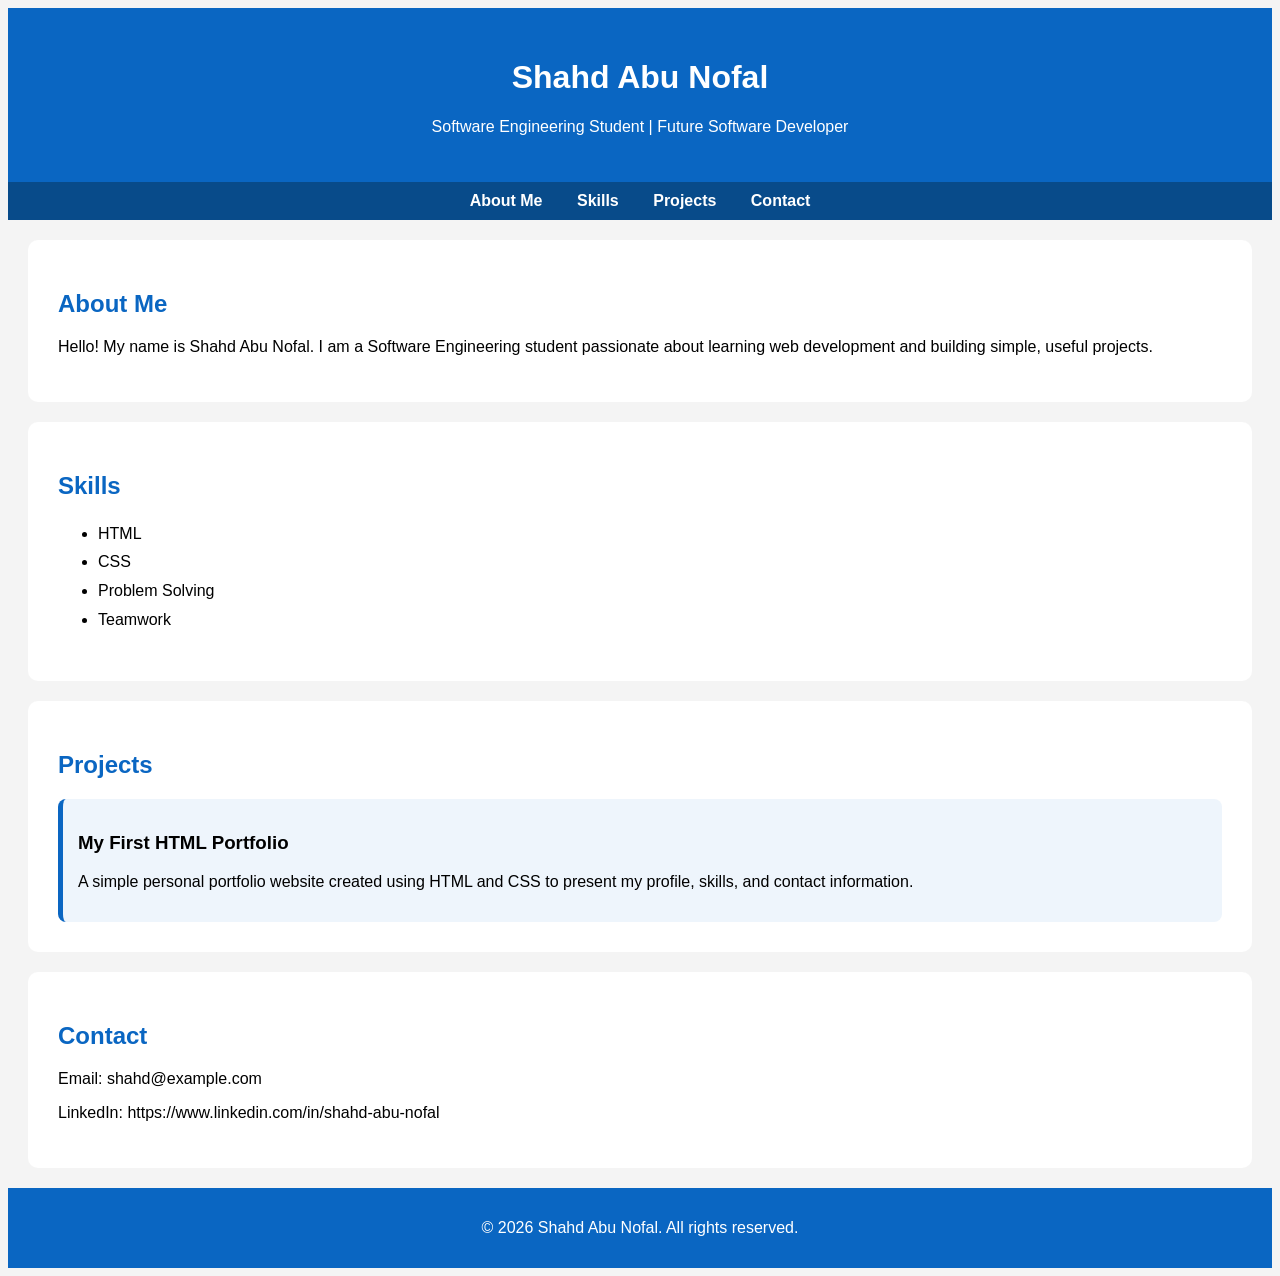
==== index.html @ 98d2a557 "add my personal portfolio website" ====
<!DOCTYPE html>
<html>
<head>
  <title>Shahd Portfolio</title>

  <style>
    body {
      font-family: Arial;
      background-color: #f4f4f4;
    }

    header {
      background-color: #0a66c2;
      color: white;
      padding: 30px;
      text-align: center;
    }

    nav {
      background-color: #084b8a;
      text-align: center;
      padding: 10px;
    }

    nav a {
      color: white;
      text-decoration: none;
      margin: 0 15px;
      font-weight: bold;
    }

    section {
      padding: 30px;
      margin: 20px;
      background: white;
      border-radius: 10px;
    }

    h2 {
      color: #0a66c2;
    }

    ul {
      line-height: 1.8;
    }

    footer {
      text-align: center;
      background-color: #0a66c2;
      color: white;
      padding: 15px;
      margin-top: 20px;
    }

    .project-box {
      background-color: #eef5fc;
      padding: 15px;
      border-left: 5px solid #0a66c2;
      border-radius: 8px;
    }
  </style>
</head>

<body>

  <header>
    <h1>Shahd Abu Nofal</h1>
    <p>Software Engineering Student | Future Software Developer</p>
  </header>

  <nav>
    <a href="#about">About Me</a>
    <a href="#skills">Skills</a>
    <a href="#projects">Projects</a>
    <a href="#contact">Contact</a>
  </nav>

  <section id="about">
    <h2>About Me</h2>
    <p>
      Hello! My name is Shahd Abu Nofal. I am a Software Engineering student
      passionate about learning web development and building simple, useful projects.
    </p>
  </section>

  <section id="skills">
    <h2>Skills</h2>
    <ul>
      <li>HTML</li>
      <li>CSS</li>
      <li>Problem Solving</li>
      <li>Teamwork</li>
    </ul>
  </section>

  <section id="projects">
    <h2>Projects</h2>
    <div class="project-box">
      <h3>My First HTML Portfolio</h3>
      <p>
        A simple personal portfolio website created using HTML and CSS
        to present my profile, skills, and contact information.
      </p>
    </div>
  </section>

  <section id="contact">
    <h2>Contact</h2>
    <p>Email: shahd@example.com</p>
    <p>LinkedIn: https://www.linkedin.com/in/shahd-abu-nofal</p>
  </section>

  <footer>
    <p>© 2026 Shahd Abu Nofal. All rights reserved.</p>
  </footer>

</body>
</html>
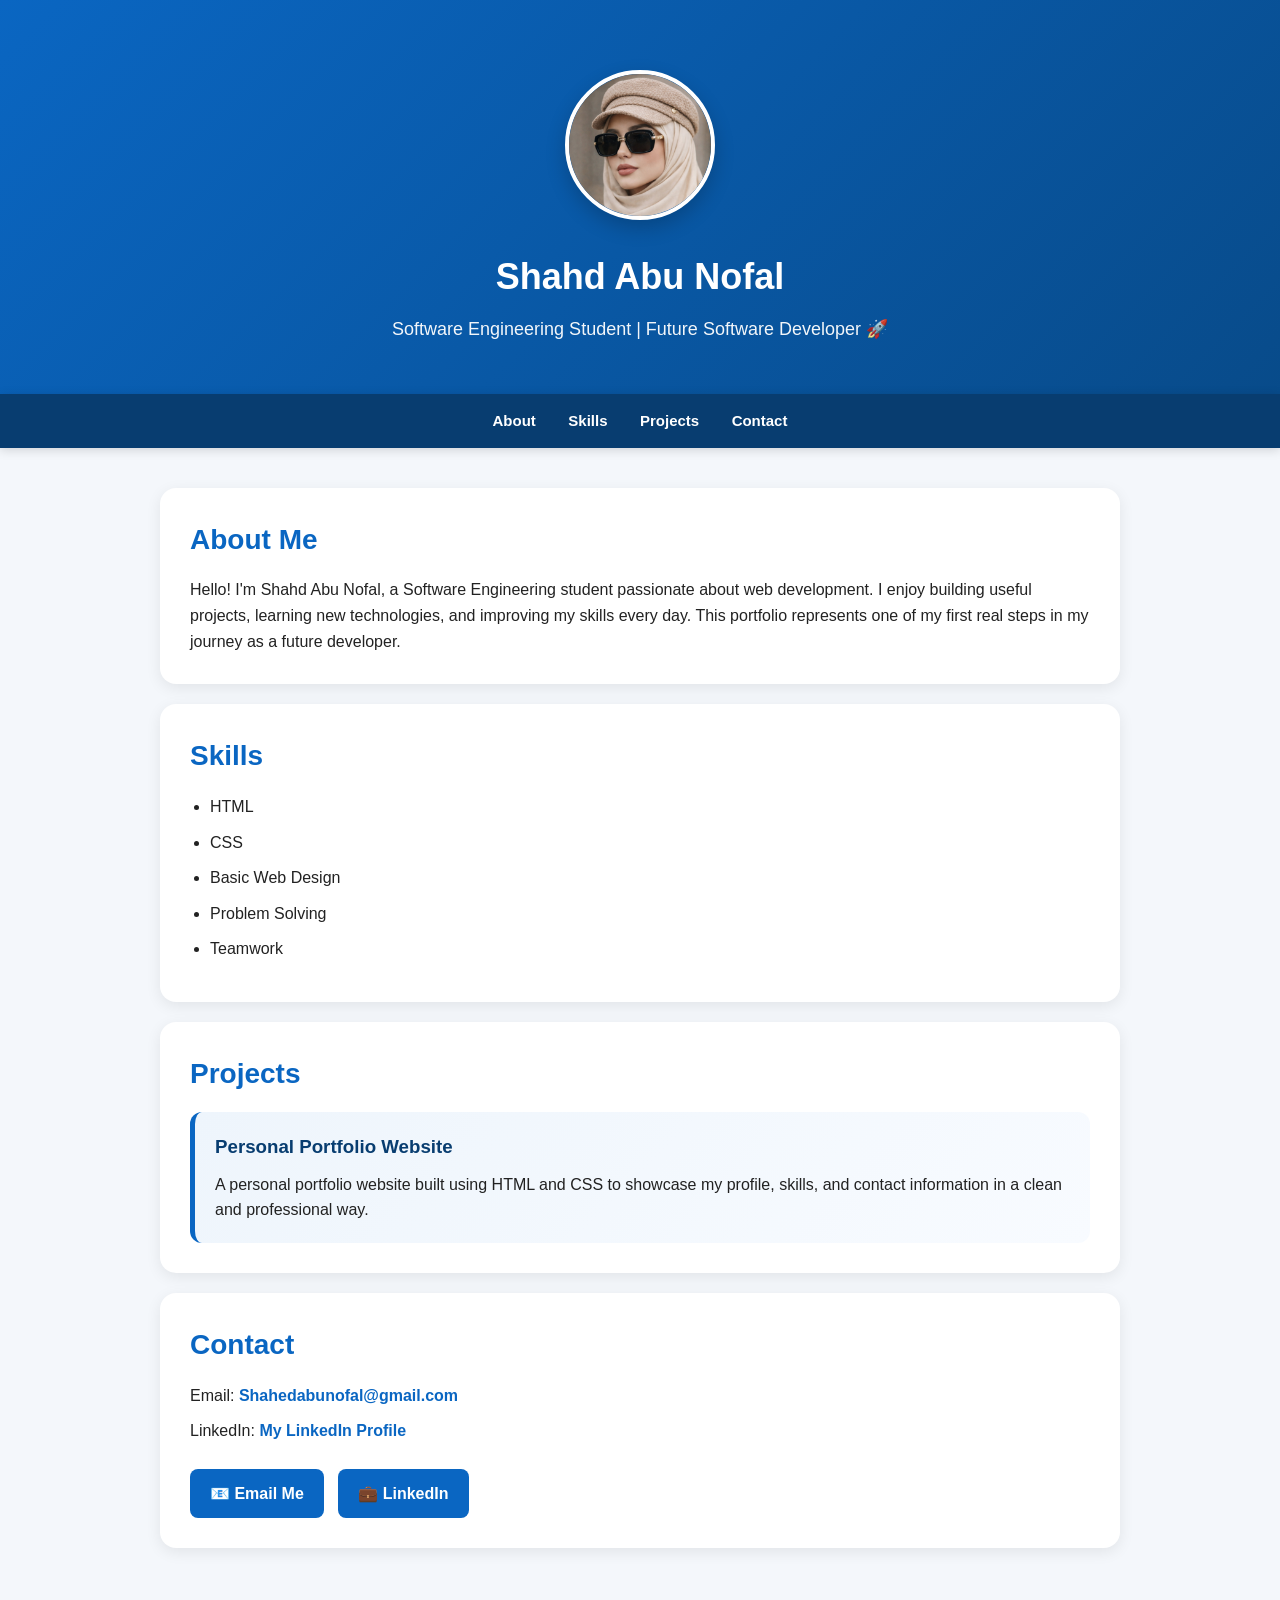
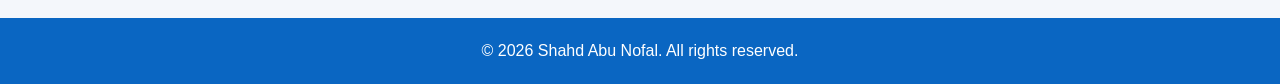
==== commit ca1085eb: "update portfolio and add profile image" ====
--- a/index.html
+++ b/index.html
@@ -1,114 +1,255 @@
 <!DOCTYPE html>
-<html>
+<html lang="en">
 <head>
-  <title>Shahd Portfolio</title>
+  <meta charset="UTF-8" />
+  <meta name="viewport" content="width=device-width, initial-scale=1.0" />
+  <title>Shahd Abu Nofal | Portfolio</title>
 
   <style>
+    * {
+      margin: 0;
+      padding: 0;
+      box-sizing: border-box;
+      scroll-behavior: smooth;
+    }
+
     body {
-      font-family: Arial;
-      background-color: #f4f4f4;
+      font-family: Arial, sans-serif;
+      background: #f4f7fb;
+      color: #222;
+      line-height: 1.6;
     }
 
     header {
-      background-color: #0a66c2;
-      color: white;
+      background: linear-gradient(135deg, #0a66c2, #084b8a);
+      color: white;
+      text-align: center;
+      padding: 70px 20px 50px;
+    }
+
+    .profile-img {
+      width: 150px;
+      height: 150px;
+      object-fit: cover;
+      border-radius: 50%;
+      border: 4px solid white;
+      box-shadow: 0 8px 20px rgba(0, 0, 0, 0.2);
+      margin-bottom: 20px;
+    }
+
+    header h1 {
+      font-size: 36px;
+      margin-bottom: 10px;
+    }
+
+    header p {
+      font-size: 18px;
+      opacity: 0.95;
+    }
+
+    nav {
+      background-color: #083d70;
+      text-align: center;
+      padding: 14px 10px;
+      position: sticky;
+      top: 0;
+      z-index: 1000;
+      box-shadow: 0 2px 10px rgba(0, 0, 0, 0.15);
+    }
+
+    nav a {
+      color: white;
+      text-decoration: none;
+      margin: 0 14px;
+      font-weight: bold;
+      font-size: 15px;
+    }
+
+    nav a:hover {
+      text-decoration: underline;
+    }
+
+    .container {
+      max-width: 1000px;
+      margin: auto;
+      padding: 20px;
+    }
+
+    section {
+      background: white;
+      margin: 20px 0;
       padding: 30px;
-      text-align: center;
-    }
-
-    nav {
-      background-color: #084b8a;
-      text-align: center;
-      padding: 10px;
-    }
-
-    nav a {
-      color: white;
-      text-decoration: none;
-      margin: 0 15px;
-      font-weight: bold;
-    }
-
-    section {
-      padding: 30px;
-      margin: 20px;
-      background: white;
-      border-radius: 10px;
+      border-radius: 16px;
+      box-shadow: 0 4px 15px rgba(0, 0, 0, 0.08);
     }
 
     h2 {
       color: #0a66c2;
+      margin-bottom: 15px;
+      font-size: 28px;
+    }
+
+    p {
+      font-size: 16px;
     }
 
     ul {
-      line-height: 1.8;
+      padding-left: 20px;
+      margin-top: 10px;
+    }
+
+    ul li {
+      margin-bottom: 10px;
+    }
+
+    .project-box {
+      background: linear-gradient(135deg, #eef5fc, #f8fbff);
+      border-left: 5px solid #0a66c2;
+      padding: 20px;
+      border-radius: 12px;
+      margin-top: 10px;
+    }
+
+    .project-box h3 {
+      margin-bottom: 10px;
+      color: #083d70;
+    }
+
+    .buttons {
+      margin-top: 15px;
+    }
+
+    .buttons a {
+      display: inline-block;
+      margin: 10px 10px 0 0;
+      padding: 12px 20px;
+      background: #0a66c2;
+      color: white;
+      text-decoration: none;
+      border-radius: 8px;
+      font-weight: bold;
+      transition: 0.3s;
+    }
+
+    .buttons a:hover {
+      background: #084b8a;
+      transform: translateY(-2px);
+    }
+
+    .contact-info p {
+      margin-bottom: 10px;
+    }
+
+    .contact-info a {
+      color: #0a66c2;
+      text-decoration: none;
+      font-weight: bold;
+    }
+
+    .contact-info a:hover {
+      text-decoration: underline;
     }
 
     footer {
+      background: #0a66c2;
+      color: white;
       text-align: center;
-      background-color: #0a66c2;
-      color: white;
-      padding: 15px;
-      margin-top: 20px;
-    }
-
-    .project-box {
-      background-color: #eef5fc;
-      padding: 15px;
-      border-left: 5px solid #0a66c2;
-      border-radius: 8px;
+      padding: 20px;
+      margin-top: 30px;
+    }
+
+    @media (max-width: 600px) {
+      header h1 {
+        font-size: 28px;
+      }
+
+      header p {
+        font-size: 16px;
+      }
+
+      nav a {
+        display: inline-block;
+        margin: 8px;
+      }
+
+      .profile-img {
+        width: 120px;
+        height: 120px;
+      }
+
+      section {
+        padding: 22px;
+      }
     }
   </style>
 </head>
-
 <body>
 
   <header>
+    <img src="Screenshot_20260404-124831_Gallery.jpg" alt="Shahd Abu Nofal" class="profile-img">
     <h1>Shahd Abu Nofal</h1>
-    <p>Software Engineering Student | Future Software Developer</p>
+    <p>Software Engineering Student | Future Software Developer 🚀</p>
   </header>
 
   <nav>
-    <a href="#about">About Me</a>
+    <a href="#about">About</a>
     <a href="#skills">Skills</a>
     <a href="#projects">Projects</a>
     <a href="#contact">Contact</a>
   </nav>
 
-  <section id="about">
-    <h2>About Me</h2>
-    <p>
-      Hello! My name is Shahd Abu Nofal. I am a Software Engineering student
-      passionate about learning web development and building simple, useful projects.
-    </p>
-  </section>
-
-  <section id="skills">
-    <h2>Skills</h2>
-    <ul>
-      <li>HTML</li>
-      <li>CSS</li>
-      <li>Problem Solving</li>
-      <li>Teamwork</li>
-    </ul>
-  </section>
-
-  <section id="projects">
-    <h2>Projects</h2>
-    <div class="project-box">
-      <h3>My First HTML Portfolio</h3>
+  <div class="container">
+
+    <section id="about">
+      <h2>About Me</h2>
       <p>
-        A simple personal portfolio website created using HTML and CSS
-        to present my profile, skills, and contact information.
+        Hello! I'm Shahd Abu Nofal, a Software Engineering student passionate about web development.
+        I enjoy building useful projects, learning new technologies, and improving my skills every day.
+        This portfolio represents one of my first real steps in my journey as a future developer.
       </p>
-    </div>
-  </section>
-
-  <section id="contact">
-    <h2>Contact</h2>
-    <p>Email: shahd@example.com</p>
-    <p>LinkedIn: https://www.linkedin.com/in/shahd-abu-nofal</p>
-  </section>
+    </section>
+
+    <section id="skills">
+      <h2>Skills</h2>
+      <ul>
+        <li>HTML</li>
+        <li>CSS</li>
+        <li>Basic Web Design</li>
+        <li>Problem Solving</li>
+        <li>Teamwork</li>
+      </ul>
+    </section>
+
+    <section id="projects">
+      <h2>Projects</h2>
+      <div class="project-box">
+        <h3>Personal Portfolio Website</h3>
+        <p>
+          A personal portfolio website built using HTML and CSS to showcase my profile,
+          skills, and contact information in a clean and professional way.
+        </p>
+      </div>
+    </section>
+
+    <section id="contact">
+      <h2>Contact</h2>
+      <div class="contact-info">
+        <p>Email: <a href="mailto:Shahedabunofal@gmail.com">Shahedabunofal@gmail.com</a></p>
+        <p>
+          LinkedIn:
+          <a href="https://www.linkedin.com/in/shahd-abu-nofal-3008a83a9?utm_source=share_via&utm_content=profile&utm_medium=member_android" target="_blank">
+            My LinkedIn Profile
+          </a>
+        </p>
+      </div>
+
+      <div class="buttons">
+        <a href="mailto:Shahedabunofal@gmail.com">📧 Email Me</a>
+        <a href="https://www.linkedin.com/in/shahd-abu-nofal-3008a83a9?utm_source=share_via&utm_content=profile&utm_medium=member_android" target="_blank">💼 LinkedIn</a>
+      </div>
+    </section>
+
+  </div>
 
   <footer>
     <p>© 2026 Shahd Abu Nofal. All rights reserved.</p>
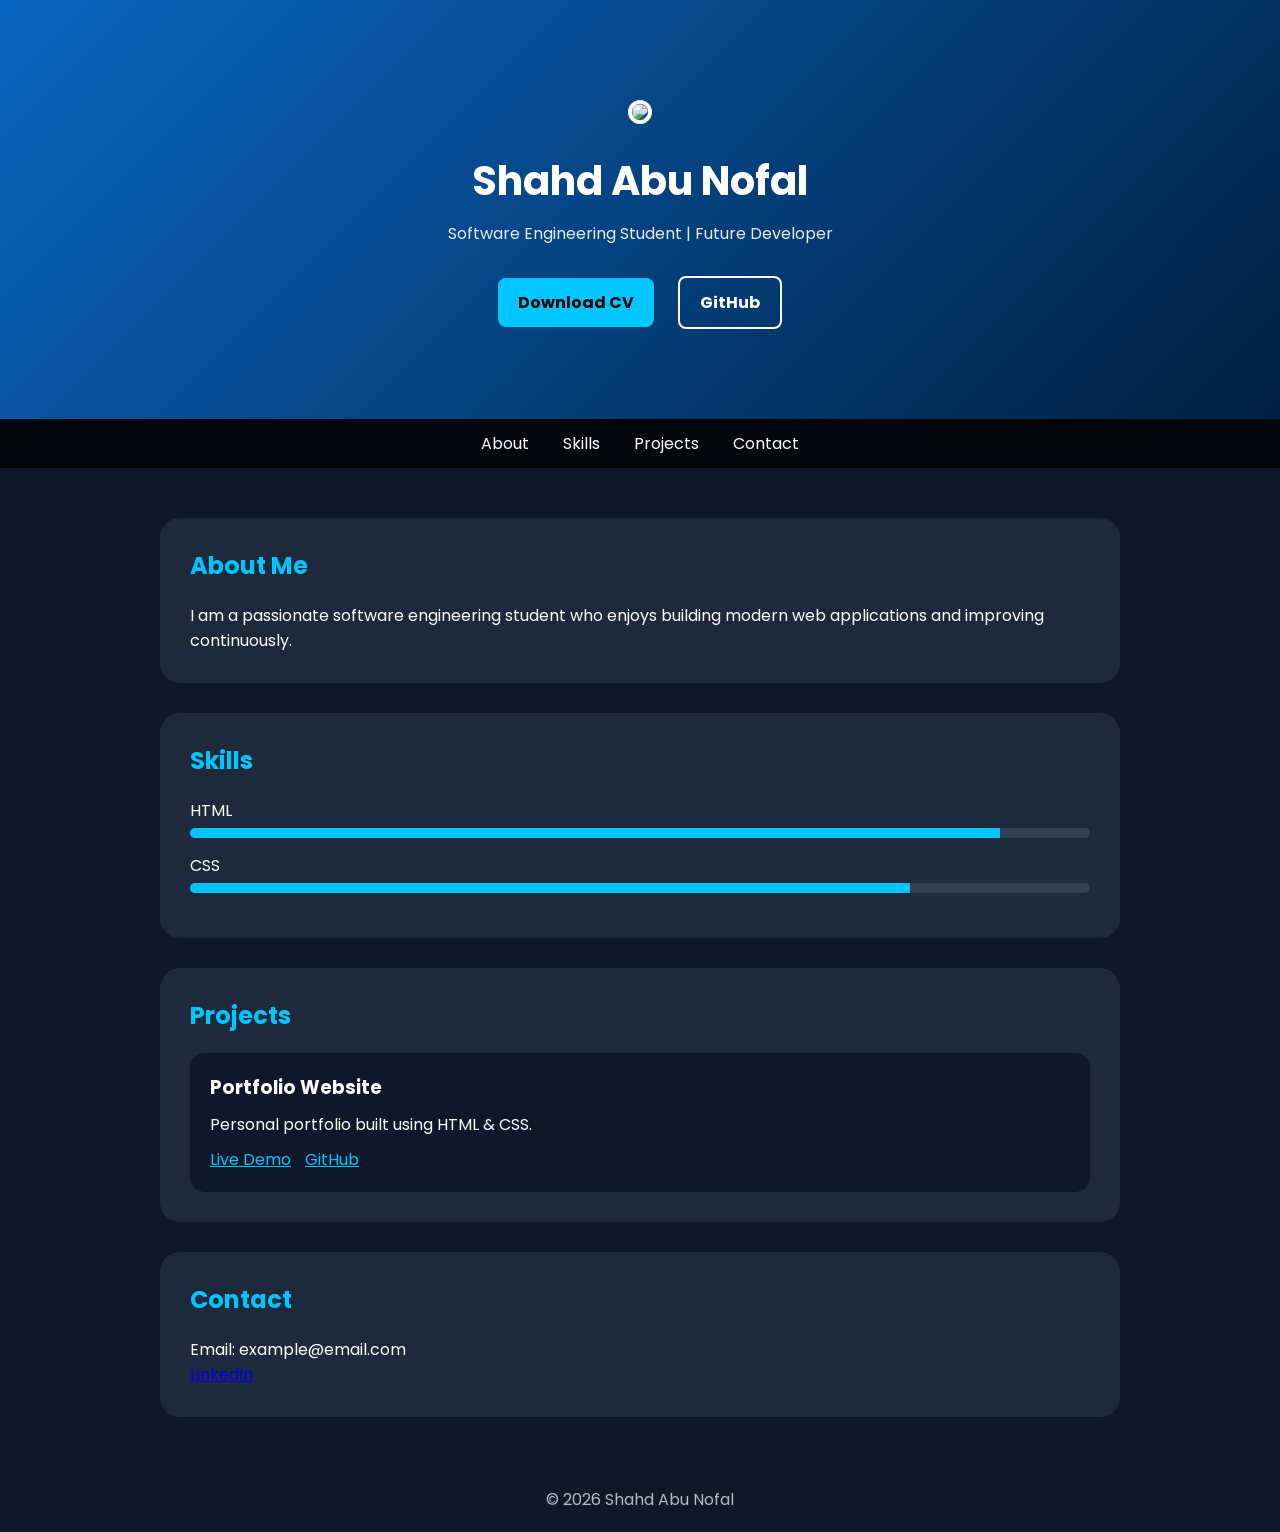
==== commit a6445579: "feat: upgrade portfolio UI and add modern styling" ====
--- a/index.html
+++ b/index.html
@@ -1,259 +1,271 @@
 <!DOCTYPE html>
 <html lang="en">
 <head>
-  <meta charset="UTF-8" />
-  <meta name="viewport" content="width=device-width, initial-scale=1.0" />
-  <title>Shahd Abu Nofal | Portfolio</title>
-
-  <style>
-    * {
-      margin: 0;
-      padding: 0;
-      box-sizing: border-box;
-      scroll-behavior: smooth;
+<meta charset="UTF-8">
+<meta name="viewport" content="width=device-width, initial-scale=1.0">
+
+<title>Shahd Abu Nofal | Portfolio</title>
+
+<link href="https://fonts.googleapis.com/css2?family=Poppins:wght@300;400;600&display=swap" rel="stylesheet">
+
+<style>
+
+* {
+  margin: 0;
+  padding: 0;
+  box-sizing: border-box;
+  scroll-behavior: smooth;
+}
+
+body {
+  font-family: 'Poppins', sans-serif;
+  background: #0f172a;
+  color: white;
+}
+
+/* ===== HEADER ===== */
+header {
+  background: linear-gradient(135deg, #0a66c2, #001f3f);
+  text-align: center;
+  padding: 100px 20px 80px;
+}
+
+.profile-img {
+  width: 140px;
+  border-radius: 50%;
+  border: 4px solid white;
+  margin-bottom: 20px;
+  transition: 0.3s;
+}
+
+.profile-img:hover {
+  transform: scale(1.05);
+}
+
+header h1 {
+  font-size: 40px;
+}
+
+header p {
+  opacity: 0.9;
+  margin: 10px 0 20px;
+}
+
+.hero-buttons a {
+  display: inline-block;
+  margin: 10px;
+  padding: 12px 20px;
+  border-radius: 8px;
+  text-decoration: none;
+  font-weight: bold;
+  transition: 0.3s;
+}
+
+.btn-primary {
+  background: #00c6ff;
+  color: black;
+}
+
+.btn-primary:hover {
+  transform: translateY(-3px);
+}
+
+.btn-outline {
+  border: 2px solid white;
+  color: white;
+}
+
+.btn-outline:hover {
+  background: white;
+  color: black;
+}
+
+/* ===== NAV ===== */
+nav {
+  position: sticky;
+  top: 0;
+  background: rgba(0,0,0,0.7);
+  backdrop-filter: blur(10px);
+  text-align: center;
+  padding: 12px;
+}
+
+nav a {
+  color: white;
+  margin: 0 15px;
+  text-decoration: none;
+}
+
+nav a:hover {
+  color: #00c6ff;
+}
+
+/* ===== SECTIONS ===== */
+.container {
+  max-width: 1000px;
+  margin: auto;
+  padding: 20px;
+}
+
+section {
+  background: #1e293b;
+  padding: 30px;
+  margin: 30px 0;
+  border-radius: 20px;
+  transition: 0.3s;
+}
+
+section:hover {
+  transform: translateY(-5px);
+}
+
+h2 {
+  color: #00c6ff;
+  margin-bottom: 20px;
+}
+
+/* ===== SKILLS ===== */
+.skill {
+  margin-bottom: 15px;
+}
+
+.skill-name {
+  margin-bottom: 5px;
+}
+
+.skill-bar {
+  background: #334155;
+  border-radius: 10px;
+  overflow: hidden;
+}
+
+.skill-fill {
+  height: 10px;
+  background: #00c6ff;
+}
+
+/* ===== PROJECT ===== */
+.project {
+  background: #0f172a;
+  padding: 20px;
+  border-radius: 15px;
+}
+
+.project h3 {
+  margin-bottom: 10px;
+}
+
+.project a {
+  display: inline-block;
+  margin-top: 10px;
+  margin-right: 10px;
+  color: #00c6ff;
+}
+
+/* ===== CONTACT ===== */
+.contact a {
+  color: #00c6ff;
+}
+
+/* ===== FOOTER ===== */
+footer {
+  text-align: center;
+  padding: 20px;
+  opacity: 0.7;
+}
+
+/* ===== ANIMATION ===== */
+.hidden {
+  opacity: 0;
+  transform: translateY(30px);
+  transition: 0.6s;
+}
+
+.show {
+  opacity: 1;
+  transform: translateY(0);
+}
+
+</style>
+</head>
+
+<body>
+
+<header>
+  <img src="your-image.jpg" class="profile-img">
+  <h1>Shahd Abu Nofal</h1>
+  <p>Software Engineering Student | Future Developer</p>
+
+  <div class="hero-buttons">
+    <a href="#" class="btn-primary">Download CV</a>
+    <a href="#" class="btn-outline">GitHub</a>
+  </div>
+</header>
+
+<nav>
+  <a href="#about">About</a>
+  <a href="#skills">Skills</a>
+  <a href="#projects">Projects</a>
+  <a href="#contact">Contact</a>
+</nav>
+
+<div class="container">
+
+<section id="about" class="hidden">
+<h2>About Me</h2>
+<p>I am a passionate software engineering student who enjoys building modern web applications and improving continuously.</p>
+</section>
+
+<section id="skills" class="hidden">
+<h2>Skills</h2>
+
+<div class="skill">
+<div class="skill-name">HTML</div>
+<div class="skill-bar"><div class="skill-fill" style="width: 90%"></div></div>
+</div>
+
+<div class="skill">
+<div class="skill-name">CSS</div>
+<div class="skill-bar"><div class="skill-fill" style="width: 80%"></div></div>
+</div>
+
+</section>
+
+<section id="projects" class="hidden">
+<h2>Projects</h2>
+
+<div class="project">
+<h3>Portfolio Website</h3>
+<p>Personal portfolio built using HTML & CSS.</p>
+<a href="#">Live Demo</a>
+<a href="#">GitHub</a>
+</div>
+
+</section>
+
+<section id="contact" class="hidden">
+<h2>Contact</h2>
+<p>Email: example@email.com</p>
+<p><a href="#">LinkedIn</a></p>
+</section>
+
+</div>
+
+<footer>
+<p>© 2026 Shahd Abu Nofal</p>
+</footer>
+
+<script>
+const observer = new IntersectionObserver(entries => {
+  entries.forEach(entry => {
+    if (entry.isIntersecting) {
+      entry.target.classList.add("show");
     }
-
-    body {
-      font-family: Arial, sans-serif;
-      background: #f4f7fb;
-      color: #222;
-      line-height: 1.6;
-    }
-
-    header {
-      background: linear-gradient(135deg, #0a66c2, #084b8a);
-      color: white;
-      text-align: center;
-      padding: 70px 20px 50px;
-    }
-
-    .profile-img {
-      width: 150px;
-      height: 150px;
-      object-fit: cover;
-      border-radius: 50%;
-      border: 4px solid white;
-      box-shadow: 0 8px 20px rgba(0, 0, 0, 0.2);
-      margin-bottom: 20px;
-    }
-
-    header h1 {
-      font-size: 36px;
-      margin-bottom: 10px;
-    }
-
-    header p {
-      font-size: 18px;
-      opacity: 0.95;
-    }
-
-    nav {
-      background-color: #083d70;
-      text-align: center;
-      padding: 14px 10px;
-      position: sticky;
-      top: 0;
-      z-index: 1000;
-      box-shadow: 0 2px 10px rgba(0, 0, 0, 0.15);
-    }
-
-    nav a {
-      color: white;
-      text-decoration: none;
-      margin: 0 14px;
-      font-weight: bold;
-      font-size: 15px;
-    }
-
-    nav a:hover {
-      text-decoration: underline;
-    }
-
-    .container {
-      max-width: 1000px;
-      margin: auto;
-      padding: 20px;
-    }
-
-    section {
-      background: white;
-      margin: 20px 0;
-      padding: 30px;
-      border-radius: 16px;
-      box-shadow: 0 4px 15px rgba(0, 0, 0, 0.08);
-    }
-
-    h2 {
-      color: #0a66c2;
-      margin-bottom: 15px;
-      font-size: 28px;
-    }
-
-    p {
-      font-size: 16px;
-    }
-
-    ul {
-      padding-left: 20px;
-      margin-top: 10px;
-    }
-
-    ul li {
-      margin-bottom: 10px;
-    }
-
-    .project-box {
-      background: linear-gradient(135deg, #eef5fc, #f8fbff);
-      border-left: 5px solid #0a66c2;
-      padding: 20px;
-      border-radius: 12px;
-      margin-top: 10px;
-    }
-
-    .project-box h3 {
-      margin-bottom: 10px;
-      color: #083d70;
-    }
-
-    .buttons {
-      margin-top: 15px;
-    }
-
-    .buttons a {
-      display: inline-block;
-      margin: 10px 10px 0 0;
-      padding: 12px 20px;
-      background: #0a66c2;
-      color: white;
-      text-decoration: none;
-      border-radius: 8px;
-      font-weight: bold;
-      transition: 0.3s;
-    }
-
-    .buttons a:hover {
-      background: #084b8a;
-      transform: translateY(-2px);
-    }
-
-    .contact-info p {
-      margin-bottom: 10px;
-    }
-
-    .contact-info a {
-      color: #0a66c2;
-      text-decoration: none;
-      font-weight: bold;
-    }
-
-    .contact-info a:hover {
-      text-decoration: underline;
-    }
-
-    footer {
-      background: #0a66c2;
-      color: white;
-      text-align: center;
-      padding: 20px;
-      margin-top: 30px;
-    }
-
-    @media (max-width: 600px) {
-      header h1 {
-        font-size: 28px;
-      }
-
-      header p {
-        font-size: 16px;
-      }
-
-      nav a {
-        display: inline-block;
-        margin: 8px;
-      }
-
-      .profile-img {
-        width: 120px;
-        height: 120px;
-      }
-
-      section {
-        padding: 22px;
-      }
-    }
-  </style>
-</head>
-<body>
-
-  <header>
-    <img src="Screenshot_20260404-124831_Gallery.jpg" alt="Shahd Abu Nofal" class="profile-img">
-    <h1>Shahd Abu Nofal</h1>
-    <p>Software Engineering Student | Future Software Developer 🚀</p>
-  </header>
-
-  <nav>
-    <a href="#about">About</a>
-    <a href="#skills">Skills</a>
-    <a href="#projects">Projects</a>
-    <a href="#contact">Contact</a>
-  </nav>
-
-  <div class="container">
-
-    <section id="about">
-      <h2>About Me</h2>
-      <p>
-        Hello! I'm Shahd Abu Nofal, a Software Engineering student passionate about web development.
-        I enjoy building useful projects, learning new technologies, and improving my skills every day.
-        This portfolio represents one of my first real steps in my journey as a future developer.
-      </p>
-    </section>
-
-    <section id="skills">
-      <h2>Skills</h2>
-      <ul>
-        <li>HTML</li>
-        <li>CSS</li>
-        <li>Basic Web Design</li>
-        <li>Problem Solving</li>
-        <li>Teamwork</li>
-      </ul>
-    </section>
-
-    <section id="projects">
-      <h2>Projects</h2>
-      <div class="project-box">
-        <h3>Personal Portfolio Website</h3>
-        <p>
-          A personal portfolio website built using HTML and CSS to showcase my profile,
-          skills, and contact information in a clean and professional way.
-        </p>
-      </div>
-    </section>
-
-    <section id="contact">
-      <h2>Contact</h2>
-      <div class="contact-info">
-        <p>Email: <a href="mailto:Shahedabunofal@gmail.com">Shahedabunofal@gmail.com</a></p>
-        <p>
-          LinkedIn:
-          <a href="https://www.linkedin.com/in/shahd-abu-nofal-3008a83a9?utm_source=share_via&utm_content=profile&utm_medium=member_android" target="_blank">
-            My LinkedIn Profile
-          </a>
-        </p>
-      </div>
-
-      <div class="buttons">
-        <a href="mailto:Shahedabunofal@gmail.com">📧 Email Me</a>
-        <a href="https://www.linkedin.com/in/shahd-abu-nofal-3008a83a9?utm_source=share_via&utm_content=profile&utm_medium=member_android" target="_blank">💼 LinkedIn</a>
-      </div>
-    </section>
-
-  </div>
-
-  <footer>
-    <p>© 2026 Shahd Abu Nofal. All rights reserved.</p>
-  </footer>
+  });
+});
+
+document.querySelectorAll('.hidden').forEach(el => observer.observe(el));
+</script>
 
 </body>
 </html>
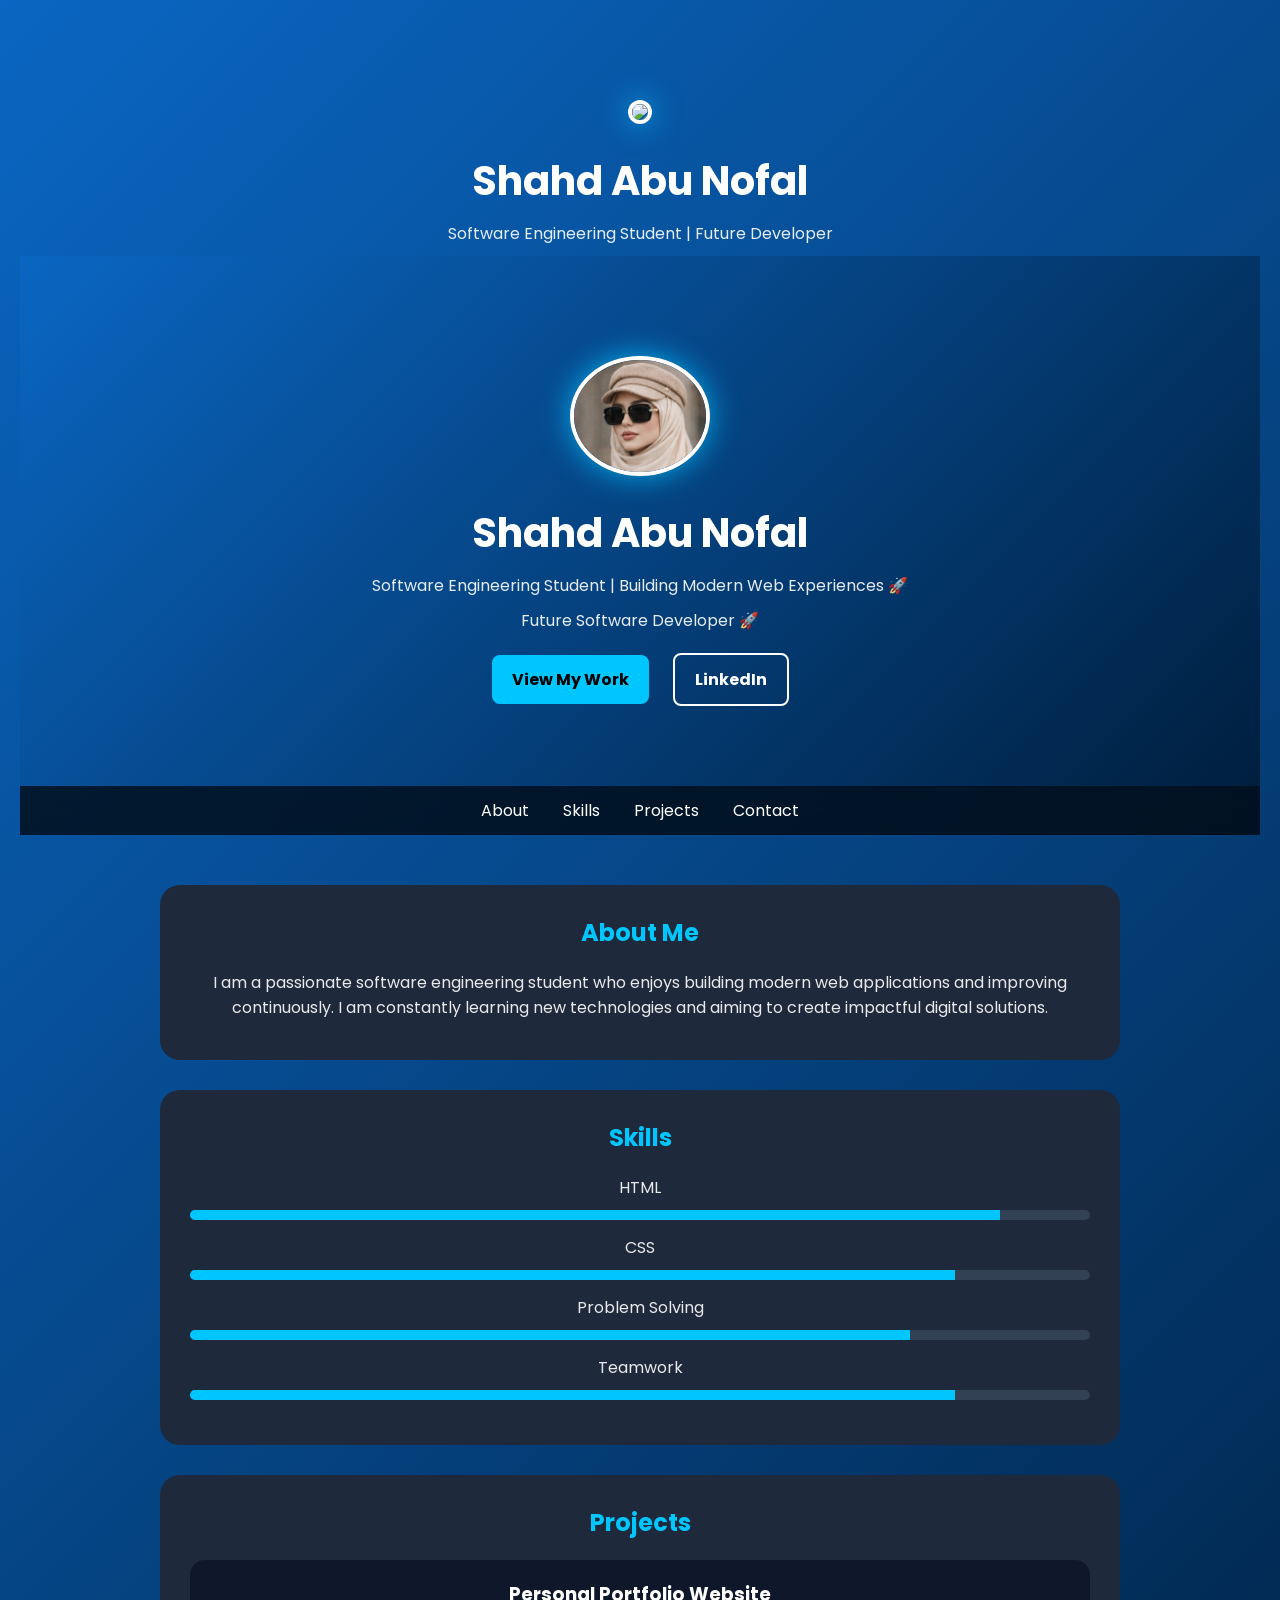
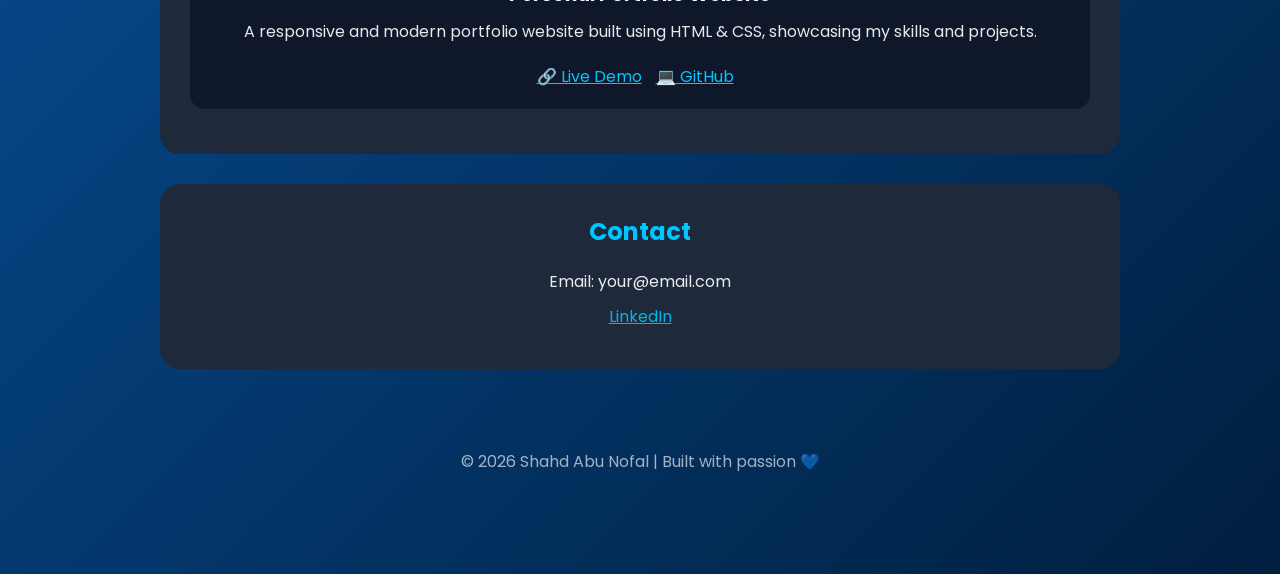
==== commit dcd1bbb3: "feat: upgrade portfolio UI and add modern styling" ====
--- a/index.html
+++ b/index.html
@@ -195,10 +195,205 @@
   <img src="your-image.jpg" class="profile-img">
   <h1>Shahd Abu Nofal</h1>
   <p>Software Engineering Student | Future Developer</p>
+<!DOCTYPE html>
+<html lang="en">
+<head>
+<meta charset="UTF-8">
+<meta name="viewport" content="width=device-width, initial-scale=1.0">
+
+<title>Shahd Abu Nofal | Portfolio</title>
+
+<link href="https://fonts.googleapis.com/css2?family=Poppins:wght@300;400;600&display=swap" rel="stylesheet">
+
+<style>
+* {
+  margin: 0;
+  padding: 0;
+  box-sizing: border-box;
+  scroll-behavior: smooth;
+}
+
+body {
+  font-family: 'Poppins', sans-serif;
+  background: linear-gradient(270deg, #0f172a, #020617);
+  background-size: 400% 400%;
+  animation: bgMove 10s ease infinite;
+  color: white;
+}
+
+@keyframes bgMove {
+  0% {background-position: 0%}
+  50% {background-position: 100%}
+  100% {background-position: 0%}
+}
+
+/* HEADER */
+header {
+  text-align: center;
+  padding: 100px 20px 70px;
+}
+
+.profile-img {
+  width: 140px;
+  border-radius: 50%;
+  border: 4px solid white;
+  box-shadow: 0 0 30px rgba(0,198,255,0.8);
+  margin-bottom: 20px;
+  transition: 0.3s;
+}
+
+.profile-img:hover {
+  transform: scale(1.05);
+}
+
+h1 {
+  font-size: 38px;
+}
+
+header p {
+  opacity: 0.9;
+  margin: 10px 0;
+}
+
+/* BUTTONS */
+.hero-buttons a {
+  display: inline-block;
+  margin: 10px;
+  padding: 12px 20px;
+  border-radius: 8px;
+  text-decoration: none;
+  font-weight: bold;
+  transition: 0.3s;
+}
+
+.btn-primary {
+  background: #00c6ff;
+  color: black;
+}
+
+.btn-outline {
+  border: 2px solid white;
+  color: white;
+}
+
+.hero-buttons a:hover {
+  transform: scale(1.05);
+}
+
+/* NAV */
+nav {
+  position: sticky;
+  top: 0;
+  background: rgba(0,0,0,0.7);
+  backdrop-filter: blur(10px);
+  text-align: center;
+  padding: 12px;
+}
+
+nav a {
+  color: white;
+  margin: 0 15px;
+  text-decoration: none;
+}
+
+nav a:hover {
+  color: #00c6ff;
+}
+
+/* SECTIONS */
+.container {
+  max-width: 1000px;
+  margin: auto;
+  padding: 20px;
+}
+
+section {
+  background: #1e293b;
+  padding: 30px;
+  margin: 30px 0;
+  border-radius: 20px;
+  transition: 0.3s;
+}
+
+section:hover {
+  transform: translateY(-5px);
+}
+
+h2 {
+  color: #00c6ff;
+  margin-bottom: 20px;
+}
+
+/* SKILLS */
+.skill {
+  margin-bottom: 15px;
+}
+
+.skill-bar {
+  background: #334155;
+  border-radius: 10px;
+  overflow: hidden;
+}
+
+.skill-fill {
+  height: 10px;
+  background: #00c6ff;
+}
+
+/* PROJECT */
+.project {
+  background: #0f172a;
+  padding: 20px;
+  border-radius: 15px;
+  margin-bottom: 15px;
+}
+
+.project a {
+  display: inline-block;
+  margin-right: 10px;
+  margin-top: 10px;
+  color: #00c6ff;
+}
+
+/* CONTACT */
+.contact a {
+  color: #00c6ff;
+}
+
+/* FOOTER */
+footer {
+  text-align: center;
+  padding: 20px;
+  opacity: 0.7;
+}
+
+/* ANIMATION */
+.hidden {
+  opacity: 0;
+  transform: translateY(30px);
+  transition: 0.6s;
+}
+
+.show {
+  opacity: 1;
+  transform: translateY(0);
+}
+</style>
+</head>
+
+<body>
+
+<header>
+  <img src="Screenshot_20260404-124831_Gallery.jpg" class="profile-img">
+
+  <h1>Shahd Abu Nofal</h1>
+  <p>Software Engineering Student | Building Modern Web Experiences 🚀</p>
+
+  <p id="typing"></p>
 
   <div class="hero-buttons">
-    <a href="#" class="btn-primary">Download CV</a>
-    <a href="#" class="btn-outline">GitHub</a>
+    <a href="#projects" class="btn-primary">View My Work</a>
+    <a href="https://www.linkedin.com/in/shahd-abu-nofal-3008a83a9" class="btn-outline">LinkedIn</a>
   </div>
 </header>
 
@@ -213,20 +408,30 @@
 
 <section id="about" class="hidden">
 <h2>About Me</h2>
-<p>I am a passionate software engineering student who enjoys building modern web applications and improving continuously.</p>
+<p>I am a passionate software engineering student who enjoys building modern web applications and improving continuously. I am constantly learning new technologies and aiming to create impactful digital solutions.</p>
 </section>
 
 <section id="skills" class="hidden">
 <h2>Skills</h2>
 
 <div class="skill">
-<div class="skill-name">HTML</div>
+<p>HTML</p>
 <div class="skill-bar"><div class="skill-fill" style="width: 90%"></div></div>
 </div>
 
 <div class="skill">
-<div class="skill-name">CSS</div>
+<p>CSS</p>
+<div class="skill-bar"><div class="skill-fill" style="width: 85%"></div></div>
+</div>
+
+<div class="skill">
+<p>Problem Solving</p>
 <div class="skill-bar"><div class="skill-fill" style="width: 80%"></div></div>
+</div>
+
+<div class="skill">
+<p>Teamwork</p>
+<div class="skill-bar"><div class="skill-fill" style="width: 85%"></div></div>
 </div>
 
 </section>
@@ -235,24 +440,24 @@
 <h2>Projects</h2>
 
 <div class="project">
-<h3>Portfolio Website</h3>
-<p>Personal portfolio built using HTML & CSS.</p>
-<a href="#">Live Demo</a>
-<a href="#">GitHub</a>
+<h3>Personal Portfolio Website</h3>
+<p>A responsive and modern portfolio website built using HTML & CSS, showcasing my skills and projects.</p>
+<a href="#">🔗 Live Demo</a>
+<a href="#">💻 GitHub</a>
 </div>
 
 </section>
 
-<section id="contact" class="hidden">
+<section id="contact" class="hidden contact">
 <h2>Contact</h2>
-<p>Email: example@email.com</p>
-<p><a href="#">LinkedIn</a></p>
+<p>Email: your@email.com</p>
+<p><a href="https://www.linkedin.com/in/shahd-abu-nofal-3008a83a9">LinkedIn</a></p>
 </section>
 
 </div>
 
 <footer>
-<p>© 2026 Shahd Abu Nofal</p>
+<p>© 2026 Shahd Abu Nofal | Built with passion 💙</p>
 </footer>
 
 <script>
@@ -263,9 +468,20 @@
     }
   });
 });
-
 document.querySelectorAll('.hidden').forEach(el => observer.observe(el));
+
+const text = "Future Software Developer 🚀";
+let i = 0;
+
+function typing() {
+  if (i < text.length) {
+    document.getElementById("typing").innerHTML += text.charAt(i);
+    i++;
+    setTimeout(typing, 50);
+  }
+}
+typing();
 </script>
 
 </body>
-</html>
+  </html>
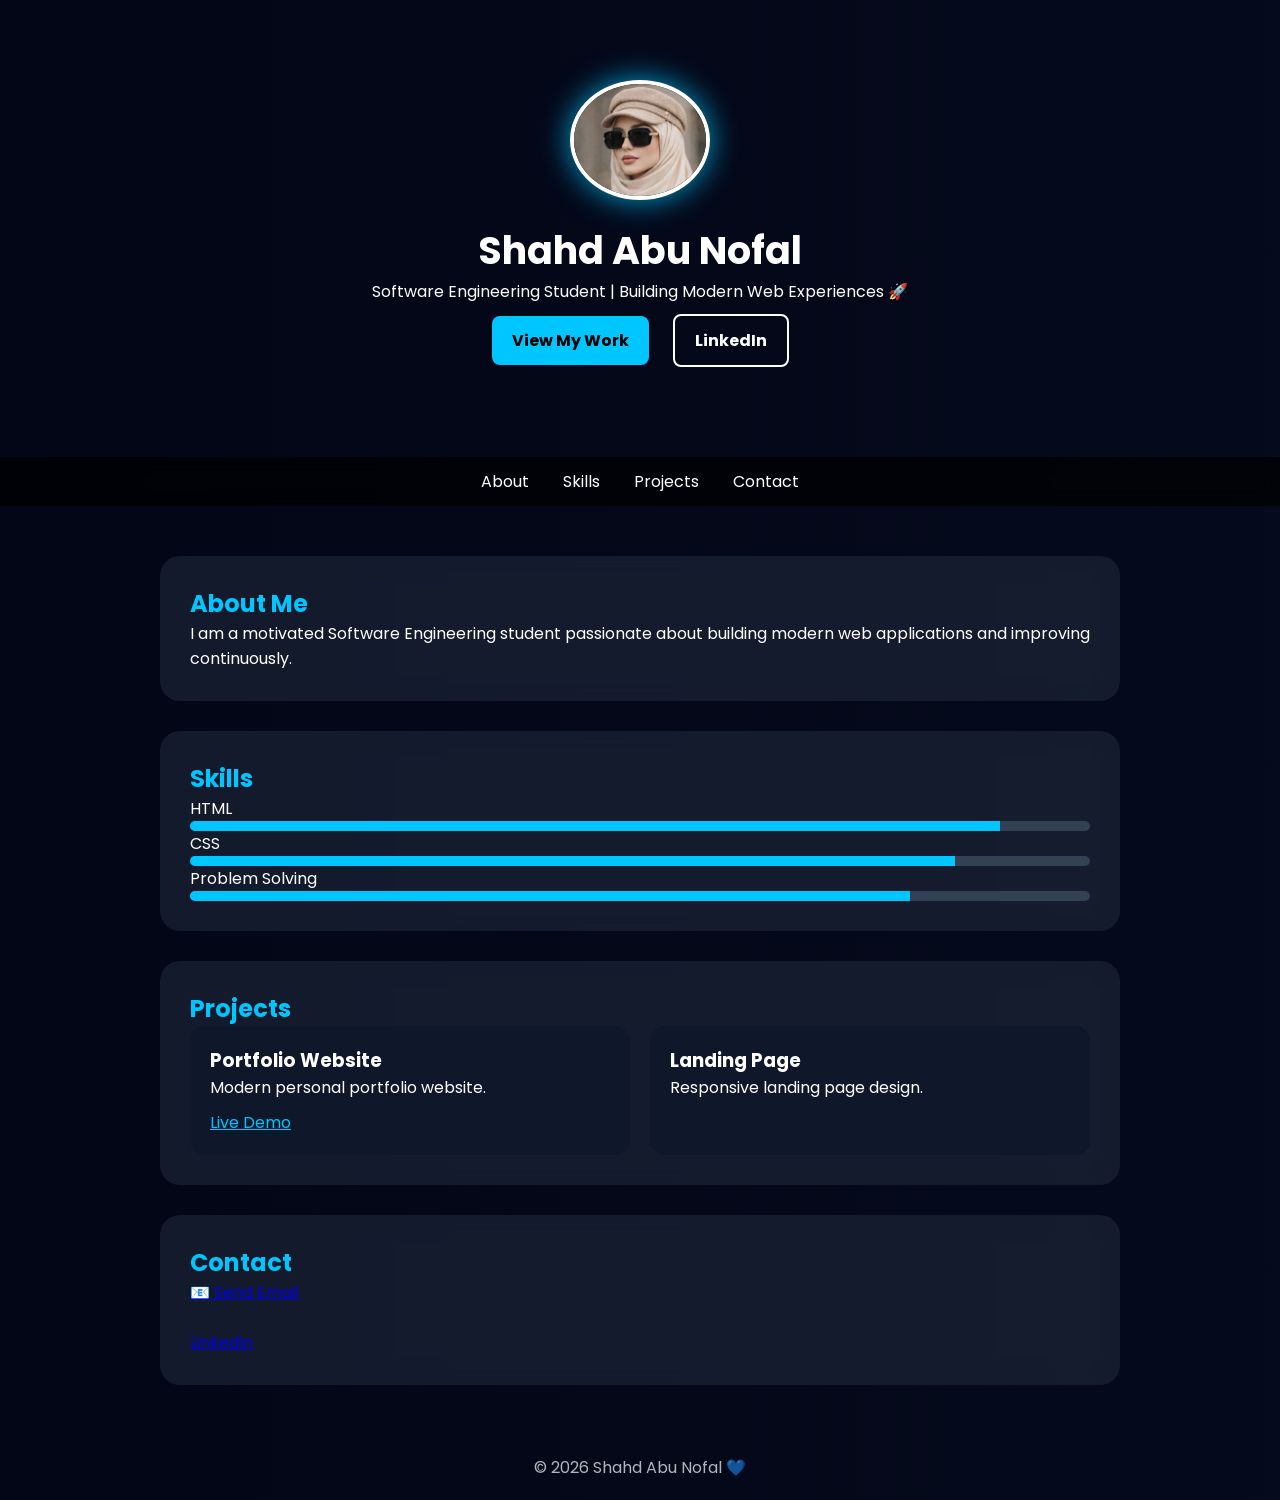
==== commit a6f2de85: "feat: upgrade portfolio UI and add modern styling" ====
--- a/index.html
+++ b/index.html
@@ -9,208 +9,10 @@
 <link href="https://fonts.googleapis.com/css2?family=Poppins:wght@300;400;600&display=swap" rel="stylesheet">
 
 <style>
-
 * {
   margin: 0;
   padding: 0;
   box-sizing: border-box;
-  scroll-behavior: smooth;
-}
-
-body {
-  font-family: 'Poppins', sans-serif;
-  background: #0f172a;
-  color: white;
-}
-
-/* ===== HEADER ===== */
-header {
-  background: linear-gradient(135deg, #0a66c2, #001f3f);
-  text-align: center;
-  padding: 100px 20px 80px;
-}
-
-.profile-img {
-  width: 140px;
-  border-radius: 50%;
-  border: 4px solid white;
-  margin-bottom: 20px;
-  transition: 0.3s;
-}
-
-.profile-img:hover {
-  transform: scale(1.05);
-}
-
-header h1 {
-  font-size: 40px;
-}
-
-header p {
-  opacity: 0.9;
-  margin: 10px 0 20px;
-}
-
-.hero-buttons a {
-  display: inline-block;
-  margin: 10px;
-  padding: 12px 20px;
-  border-radius: 8px;
-  text-decoration: none;
-  font-weight: bold;
-  transition: 0.3s;
-}
-
-.btn-primary {
-  background: #00c6ff;
-  color: black;
-}
-
-.btn-primary:hover {
-  transform: translateY(-3px);
-}
-
-.btn-outline {
-  border: 2px solid white;
-  color: white;
-}
-
-.btn-outline:hover {
-  background: white;
-  color: black;
-}
-
-/* ===== NAV ===== */
-nav {
-  position: sticky;
-  top: 0;
-  background: rgba(0,0,0,0.7);
-  backdrop-filter: blur(10px);
-  text-align: center;
-  padding: 12px;
-}
-
-nav a {
-  color: white;
-  margin: 0 15px;
-  text-decoration: none;
-}
-
-nav a:hover {
-  color: #00c6ff;
-}
-
-/* ===== SECTIONS ===== */
-.container {
-  max-width: 1000px;
-  margin: auto;
-  padding: 20px;
-}
-
-section {
-  background: #1e293b;
-  padding: 30px;
-  margin: 30px 0;
-  border-radius: 20px;
-  transition: 0.3s;
-}
-
-section:hover {
-  transform: translateY(-5px);
-}
-
-h2 {
-  color: #00c6ff;
-  margin-bottom: 20px;
-}
-
-/* ===== SKILLS ===== */
-.skill {
-  margin-bottom: 15px;
-}
-
-.skill-name {
-  margin-bottom: 5px;
-}
-
-.skill-bar {
-  background: #334155;
-  border-radius: 10px;
-  overflow: hidden;
-}
-
-.skill-fill {
-  height: 10px;
-  background: #00c6ff;
-}
-
-/* ===== PROJECT ===== */
-.project {
-  background: #0f172a;
-  padding: 20px;
-  border-radius: 15px;
-}
-
-.project h3 {
-  margin-bottom: 10px;
-}
-
-.project a {
-  display: inline-block;
-  margin-top: 10px;
-  margin-right: 10px;
-  color: #00c6ff;
-}
-
-/* ===== CONTACT ===== */
-.contact a {
-  color: #00c6ff;
-}
-
-/* ===== FOOTER ===== */
-footer {
-  text-align: center;
-  padding: 20px;
-  opacity: 0.7;
-}
-
-/* ===== ANIMATION ===== */
-.hidden {
-  opacity: 0;
-  transform: translateY(30px);
-  transition: 0.6s;
-}
-
-.show {
-  opacity: 1;
-  transform: translateY(0);
-}
-
-</style>
-</head>
-
-<body>
-
-<header>
-  <img src="your-image.jpg" class="profile-img">
-  <h1>Shahd Abu Nofal</h1>
-  <p>Software Engineering Student | Future Developer</p>
-<!DOCTYPE html>
-<html lang="en">
-<head>
-<meta charset="UTF-8">
-<meta name="viewport" content="width=device-width, initial-scale=1.0">
-
-<title>Shahd Abu Nofal | Portfolio</title>
-
-<link href="https://fonts.googleapis.com/css2?family=Poppins:wght@300;400;600&display=swap" rel="stylesheet">
-
-<style>
-* {
-  margin: 0;
-  padding: 0;
-  box-sizing: border-box;
-  scroll-behavior: smooth;
 }
 
 body {
@@ -227,10 +29,21 @@
   100% {background-position: 0%}
 }
 
+/* SCROLL BAR */
+#progress {
+  position: fixed;
+  top: 0;
+  left: 0;
+  height: 4px;
+  background: #00c6ff;
+  width: 0%;
+  z-index: 9999;
+}
+
 /* HEADER */
 header {
   text-align: center;
-  padding: 100px 20px 70px;
+  padding: 80px 20px;
 }
 
 .profile-img {
@@ -238,31 +51,21 @@
   border-radius: 50%;
   border: 4px solid white;
   box-shadow: 0 0 30px rgba(0,198,255,0.8);
-  margin-bottom: 20px;
-  transition: 0.3s;
-}
-
-.profile-img:hover {
-  transform: scale(1.05);
 }
 
 h1 {
+  margin-top: 15px;
   font-size: 38px;
-}
-
-header p {
-  opacity: 0.9;
-  margin: 10px 0;
 }
 
 /* BUTTONS */
 .hero-buttons a {
-  display: inline-block;
   margin: 10px;
   padding: 12px 20px;
   border-radius: 8px;
   text-decoration: none;
   font-weight: bold;
+  display: inline-block;
   transition: 0.3s;
 }
 
@@ -277,7 +80,7 @@
 }
 
 .hero-buttons a:hover {
-  transform: scale(1.05);
+  transform: translateY(-3px);
 }
 
 /* NAV */
@@ -296,10 +99,6 @@
   text-decoration: none;
 }
 
-nav a:hover {
-  color: #00c6ff;
-}
-
 /* SECTIONS */
 .container {
   max-width: 1000px;
@@ -308,7 +107,8 @@
 }
 
 section {
-  background: #1e293b;
+  background: rgba(30,41,59,0.6);
+  backdrop-filter: blur(10px);
   padding: 30px;
   margin: 30px 0;
   border-radius: 20px;
@@ -317,18 +117,14 @@
 
 section:hover {
   transform: translateY(-5px);
+  box-shadow: 0 0 25px rgba(0,198,255,0.2);
 }
 
 h2 {
   color: #00c6ff;
-  margin-bottom: 20px;
 }
 
 /* SKILLS */
-.skill {
-  margin-bottom: 15px;
-}
-
 .skill-bar {
   background: #334155;
   border-radius: 10px;
@@ -340,23 +136,27 @@
   background: #00c6ff;
 }
 
-/* PROJECT */
+/* PROJECT GRID */
+.projects-grid {
+  display: grid;
+  grid-template-columns: repeat(auto-fit, minmax(250px,1fr));
+  gap: 20px;
+}
+
 .project {
   background: #0f172a;
   padding: 20px;
   border-radius: 15px;
-  margin-bottom: 15px;
+  transition: 0.3s;
+}
+
+.project:hover {
+  transform: scale(1.03);
 }
 
 .project a {
   display: inline-block;
-  margin-right: 10px;
   margin-top: 10px;
-  color: #00c6ff;
-}
-
-/* CONTACT */
-.contact a {
   color: #00c6ff;
 }
 
@@ -366,30 +166,17 @@
   padding: 20px;
   opacity: 0.7;
 }
-
-/* ANIMATION */
-.hidden {
-  opacity: 0;
-  transform: translateY(30px);
-  transition: 0.6s;
-}
-
-.show {
-  opacity: 1;
-  transform: translateY(0);
-}
 </style>
 </head>
 
 <body>
 
+<div id="progress"></div>
+
 <header>
   <img src="Screenshot_20260404-124831_Gallery.jpg" class="profile-img">
-
   <h1>Shahd Abu Nofal</h1>
   <p>Software Engineering Student | Building Modern Web Experiences 🚀</p>
-
-  <p id="typing"></p>
 
   <div class="hero-buttons">
     <a href="#projects" class="btn-primary">View My Work</a>
@@ -406,82 +193,70 @@
 
 <div class="container">
 
-<section id="about" class="hidden">
+<section id="about">
 <h2>About Me</h2>
-<p>I am a passionate software engineering student who enjoys building modern web applications and improving continuously. I am constantly learning new technologies and aiming to create impactful digital solutions.</p>
-</section>
-
-<section id="skills" class="hidden">
+<p>
+I am a motivated Software Engineering student passionate about building modern web applications and improving continuously.
+</p>
+</section>
+
+<section id="skills">
 <h2>Skills</h2>
 
-<div class="skill">
 <p>HTML</p>
-<div class="skill-bar"><div class="skill-fill" style="width: 90%"></div></div>
-</div>
-
-<div class="skill">
+<div class="skill-bar"><div class="skill-fill" style="width:90%"></div></div>
+
 <p>CSS</p>
-<div class="skill-bar"><div class="skill-fill" style="width: 85%"></div></div>
-</div>
-
-<div class="skill">
+<div class="skill-bar"><div class="skill-fill" style="width:85%"></div></div>
+
 <p>Problem Solving</p>
-<div class="skill-bar"><div class="skill-fill" style="width: 80%"></div></div>
-</div>
-
-<div class="skill">
-<p>Teamwork</p>
-<div class="skill-bar"><div class="skill-fill" style="width: 85%"></div></div>
-</div>
-
-</section>
-
-<section id="projects" class="hidden">
+<div class="skill-bar"><div class="skill-fill" style="width:80%"></div></div>
+
+</section>
+
+<section id="projects">
 <h2>Projects</h2>
 
+<div class="projects-grid">
+
 <div class="project">
-<h3>Personal Portfolio Website</h3>
-<p>A responsive and modern portfolio website built using HTML & CSS, showcasing my skills and projects.</p>
-<a href="#">🔗 Live Demo</a>
-<a href="#">💻 GitHub</a>
-</div>
-
-</section>
-
-<section id="contact" class="hidden contact">
+<h3>Portfolio Website</h3>
+<p>Modern personal portfolio website.</p>
+<a href="#">Live Demo</a>
+</div>
+
+<div class="project">
+<h3>Landing Page</h3>
+<p>Responsive landing page design.</p>
+</div>
+
+</div>
+
+</section>
+
+<section id="contact">
 <h2>Contact</h2>
-<p>Email: your@email.com</p>
-<p><a href="https://www.linkedin.com/in/shahd-abu-nofal-3008a83a9">LinkedIn</a></p>
+
+<a href="mailto:Shahedabunofal@gmail.com">📧 Send Email</a><br><br>
+
+<a href="https://www.linkedin.com/in/shahd-abu-nofal-3008a83a9">LinkedIn</a>
+
 </section>
 
 </div>
 
 <footer>
-<p>© 2026 Shahd Abu Nofal | Built with passion 💙</p>
+<p>© 2026 Shahd Abu Nofal 💙</p>
 </footer>
 
 <script>
-const observer = new IntersectionObserver(entries => {
-  entries.forEach(entry => {
-    if (entry.isIntersecting) {
-      entry.target.classList.add("show");
-    }
-  });
-});
-document.querySelectorAll('.hidden').forEach(el => observer.observe(el));
-
-const text = "Future Software Developer 🚀";
-let i = 0;
-
-function typing() {
-  if (i < text.length) {
-    document.getElementById("typing").innerHTML += text.charAt(i);
-    i++;
-    setTimeout(typing, 50);
-  }
-}
-typing();
+window.onscroll = () => {
+  let winScroll = document.body.scrollTop || document.documentElement.scrollTop;
+  let height = document.documentElement.scrollHeight - document.documentElement.clientHeight;
+  let scrolled = (winScroll / height) * 100;
+  document.getElementById("progress").style.width = scrolled + "%";
+};
 </script>
 
 </body>
-  </html>
+</html>
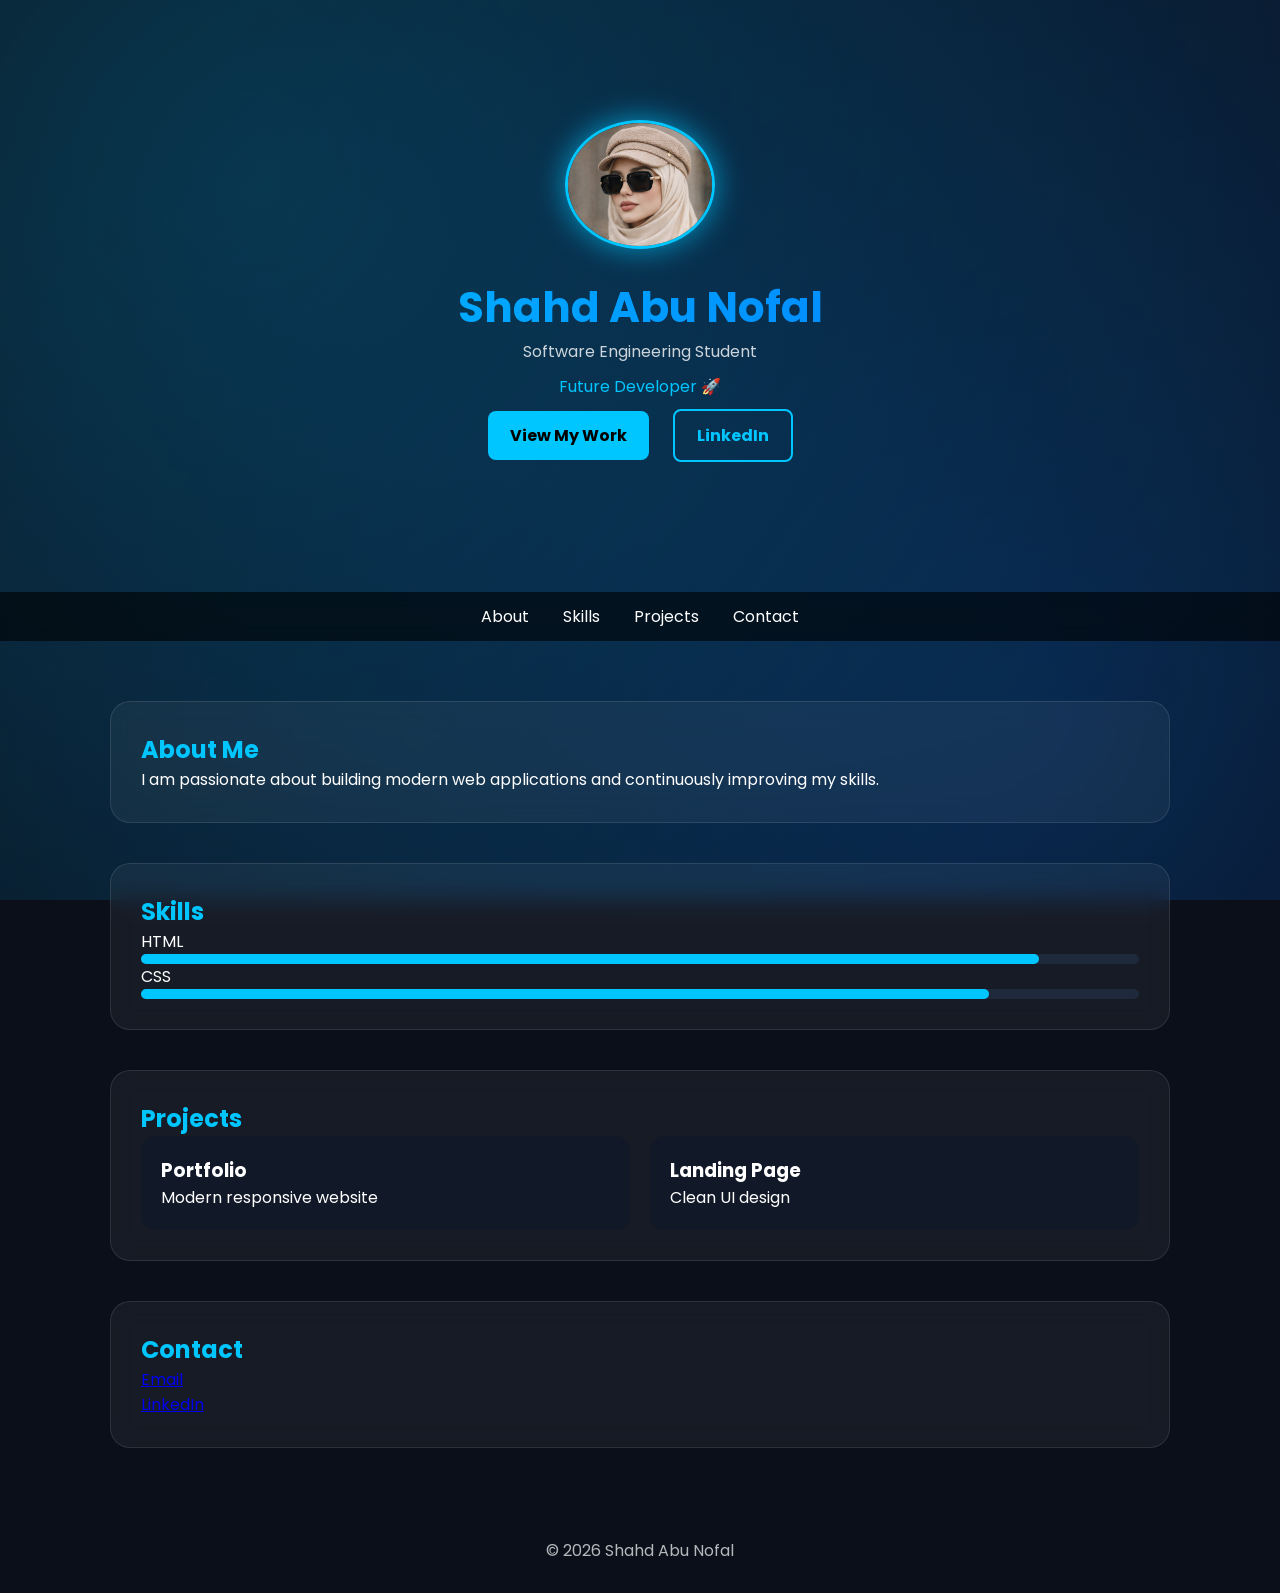
==== commit bafee335: "feat: upgrade portfolio UI and add modern styling" ====
--- a/index.html
+++ b/index.html
@@ -10,176 +10,202 @@
 
 <style>
 * {
-  margin: 0;
-  padding: 0;
-  box-sizing: border-box;
+  margin:0;
+  padding:0;
+  box-sizing:border-box;
 }
 
 body {
-  font-family: 'Poppins', sans-serif;
-  background: linear-gradient(270deg, #0f172a, #020617);
-  background-size: 400% 400%;
-  animation: bgMove 10s ease infinite;
-  color: white;
-}
-
-@keyframes bgMove {
-  0% {background-position: 0%}
-  50% {background-position: 100%}
-  100% {background-position: 0%}
-}
-
-/* SCROLL BAR */
-#progress {
-  position: fixed;
-  top: 0;
-  left: 0;
-  height: 4px;
-  background: #00c6ff;
-  width: 0%;
-  z-index: 9999;
+  font-family:'Poppins', sans-serif;
+  background:#0b0f1a;
+  color:white;
+  overflow-x:hidden;
+}
+
+/* Animated background */
+body::before {
+  content:"";
+  position:fixed;
+  width:100%;
+  height:100%;
+  background: radial-gradient(circle at 20% 20%, rgba(0,198,255,0.2), transparent),
+              radial-gradient(circle at 80% 80%, rgba(0,114,255,0.2), transparent);
+  z-index:-1;
 }
 
 /* HEADER */
 header {
-  text-align: center;
-  padding: 80px 20px;
+  text-align:center;
+  padding:120px 20px;
 }
 
 .profile-img {
-  width: 140px;
-  border-radius: 50%;
-  border: 4px solid white;
-  box-shadow: 0 0 30px rgba(0,198,255,0.8);
+  width:150px;
+  border-radius:50%;
+  border:3px solid #00c6ff;
+  box-shadow:0 0 30px rgba(0,198,255,0.7);
+  margin-bottom:20px;
+  transition:0.3s;
+}
+
+.profile-img:hover {
+  transform:scale(1.05);
 }
 
 h1 {
-  margin-top: 15px;
-  font-size: 38px;
+  font-size:42px;
+  background:linear-gradient(90deg,#00c6ff,#0072ff);
+  -webkit-background-clip:text;
+  -webkit-text-fill-color:transparent;
+}
+
+.subtitle {
+  opacity:0.8;
+}
+
+#typing {
+  margin-top:10px;
+  color:#00c6ff;
 }
 
 /* BUTTONS */
-.hero-buttons a {
-  margin: 10px;
-  padding: 12px 20px;
-  border-radius: 8px;
-  text-decoration: none;
-  font-weight: bold;
-  display: inline-block;
-  transition: 0.3s;
-}
-
-.btn-primary {
-  background: #00c6ff;
-  color: black;
+.buttons a {
+  display:inline-block;
+  margin:10px;
+  padding:12px 22px;
+  border-radius:8px;
+  text-decoration:none;
+  font-weight:bold;
+  transition:0.3s;
+}
+
+.btn-main {
+  background:#00c6ff;
+  color:black;
 }
 
 .btn-outline {
-  border: 2px solid white;
-  color: white;
-}
-
-.hero-buttons a:hover {
-  transform: translateY(-3px);
+  border:2px solid #00c6ff;
+  color:#00c6ff;
+}
+
+.buttons a:hover {
+  transform:translateY(-3px);
 }
 
 /* NAV */
 nav {
-  position: sticky;
-  top: 0;
-  background: rgba(0,0,0,0.7);
-  backdrop-filter: blur(10px);
-  text-align: center;
-  padding: 12px;
+  position:sticky;
+  top:0;
+  background:rgba(0,0,0,0.6);
+  backdrop-filter:blur(10px);
+  padding:12px;
+  text-align:center;
 }
 
 nav a {
-  color: white;
-  margin: 0 15px;
-  text-decoration: none;
+  margin:0 15px;
+  text-decoration:none;
+  color:white;
+}
+
+nav a:hover {
+  color:#00c6ff;
 }
 
 /* SECTIONS */
 .container {
-  max-width: 1000px;
-  margin: auto;
-  padding: 20px;
+  max-width:1100px;
+  margin:auto;
+  padding:20px;
 }
 
 section {
-  background: rgba(30,41,59,0.6);
-  backdrop-filter: blur(10px);
-  padding: 30px;
-  margin: 30px 0;
-  border-radius: 20px;
-  transition: 0.3s;
+  margin:40px 0;
+  padding:30px;
+  border-radius:20px;
+  background:rgba(255,255,255,0.05);
+  backdrop-filter:blur(12px);
+  border:1px solid rgba(255,255,255,0.1);
+  transition:0.3s;
+}
+
+/* Animation reveal */
+.hidden {
+  opacity:0;
+  transform:translateY(40px);
+  transition:0.6s;
+}
+
+.show {
+  opacity:1;
+  transform:translateY(0);
 }
 
 section:hover {
-  transform: translateY(-5px);
-  box-shadow: 0 0 25px rgba(0,198,255,0.2);
+  transform:translateY(-5px);
+  box-shadow:0 0 25px rgba(0,198,255,0.2);
 }
 
 h2 {
-  color: #00c6ff;
+  color:#00c6ff;
 }
 
 /* SKILLS */
-.skill-bar {
-  background: #334155;
-  border-radius: 10px;
-  overflow: hidden;
-}
-
-.skill-fill {
-  height: 10px;
-  background: #00c6ff;
-}
-
-/* PROJECT GRID */
-.projects-grid {
-  display: grid;
-  grid-template-columns: repeat(auto-fit, minmax(250px,1fr));
-  gap: 20px;
-}
-
-.project {
-  background: #0f172a;
-  padding: 20px;
-  border-radius: 15px;
-  transition: 0.3s;
-}
-
-.project:hover {
-  transform: scale(1.03);
-}
-
-.project a {
-  display: inline-block;
-  margin-top: 10px;
-  color: #00c6ff;
+.bar {
+  background:#1e293b;
+  border-radius:10px;
+}
+
+.fill {
+  height:10px;
+  background:#00c6ff;
+  border-radius:10px;
+}
+
+/* PROJECTS */
+.projects {
+  display:grid;
+  grid-template-columns:repeat(auto-fit,minmax(260px,1fr));
+  gap:20px;
+}
+
+.card {
+  padding:20px;
+  border-radius:15px;
+  background:#111827;
+  transition:0.3s;
+}
+
+.card:hover {
+  transform:scale(1.05);
+  box-shadow:0 0 20px rgba(0,198,255,0.4);
 }
 
 /* FOOTER */
 footer {
-  text-align: center;
-  padding: 20px;
-  opacity: 0.7;
+  text-align:center;
+  padding:30px;
+  opacity:0.7;
+}
+
+/* MOBILE */
+@media(max-width:768px){
+  h1 {font-size:30px;}
 }
 </style>
 </head>
 
 <body>
-
-<div id="progress"></div>
 
 <header>
   <img src="Screenshot_20260404-124831_Gallery.jpg" class="profile-img">
   <h1>Shahd Abu Nofal</h1>
-  <p>Software Engineering Student | Building Modern Web Experiences 🚀</p>
-
-  <div class="hero-buttons">
-    <a href="#projects" class="btn-primary">View My Work</a>
+  <p class="subtitle">Software Engineering Student</p>
+  <p id="typing"></p>
+
+  <div class="buttons">
+    <a href="#projects" class="btn-main">View My Work</a>
     <a href="https://www.linkedin.com/in/shahd-abu-nofal-3008a83a9" class="btn-outline">LinkedIn</a>
   </div>
 </header>
@@ -193,69 +219,73 @@
 
 <div class="container">
 
-<section id="about">
+<section id="about" class="hidden">
 <h2>About Me</h2>
-<p>
-I am a motivated Software Engineering student passionate about building modern web applications and improving continuously.
-</p>
-</section>
-
-<section id="skills">
+<p>I am passionate about building modern web applications and continuously improving my skills.</p>
+</section>
+
+<section id="skills" class="hidden">
 <h2>Skills</h2>
 
 <p>HTML</p>
-<div class="skill-bar"><div class="skill-fill" style="width:90%"></div></div>
+<div class="bar"><div class="fill" style="width:90%"></div></div>
 
 <p>CSS</p>
-<div class="skill-bar"><div class="skill-fill" style="width:85%"></div></div>
-
-<p>Problem Solving</p>
-<div class="skill-bar"><div class="skill-fill" style="width:80%"></div></div>
-
-</section>
-
-<section id="projects">
+<div class="bar"><div class="fill" style="width:85%"></div></div>
+
+</section>
+
+<section id="projects" class="hidden">
 <h2>Projects</h2>
 
-<div class="projects-grid">
-
-<div class="project">
-<h3>Portfolio Website</h3>
-<p>Modern personal portfolio website.</p>
-<a href="#">Live Demo</a>
-</div>
-
-<div class="project">
+<div class="projects">
+<div class="card">
+<h3>Portfolio</h3>
+<p>Modern responsive website</p>
+</div>
+
+<div class="card">
 <h3>Landing Page</h3>
-<p>Responsive landing page design.</p>
-</div>
-
-</div>
-
-</section>
-
-<section id="contact">
+<p>Clean UI design</p>
+</div>
+</div>
+
+</section>
+
+<section id="contact" class="hidden">
 <h2>Contact</h2>
-
-<a href="mailto:Shahedabunofal@gmail.com">📧 Send Email</a><br><br>
-
+<a href="mailto:Shahedabunofal@gmail.com">Email</a><br>
 <a href="https://www.linkedin.com/in/shahd-abu-nofal-3008a83a9">LinkedIn</a>
-
 </section>
 
 </div>
 
 <footer>
-<p>© 2026 Shahd Abu Nofal 💙</p>
+<p>© 2026 Shahd Abu Nofal</p>
 </footer>
 
 <script>
-window.onscroll = () => {
-  let winScroll = document.body.scrollTop || document.documentElement.scrollTop;
-  let height = document.documentElement.scrollHeight - document.documentElement.clientHeight;
-  let scrolled = (winScroll / height) * 100;
-  document.getElementById("progress").style.width = scrolled + "%";
-};
+/* Scroll reveal */
+const observer = new IntersectionObserver(entries => {
+  entries.forEach(entry => {
+    if(entry.isIntersecting){
+      entry.target.classList.add("show");
+    }
+  });
+});
+document.querySelectorAll(".hidden").forEach(el => observer.observe(el));
+
+/* Typing */
+const text = "Future Developer 🚀";
+let i=0;
+function typing(){
+  if(i<text.length){
+    document.getElementById("typing").innerHTML += text.charAt(i);
+    i++;
+    setTimeout(typing,50);
+  }
+}
+typing();
 </script>
 
 </body>
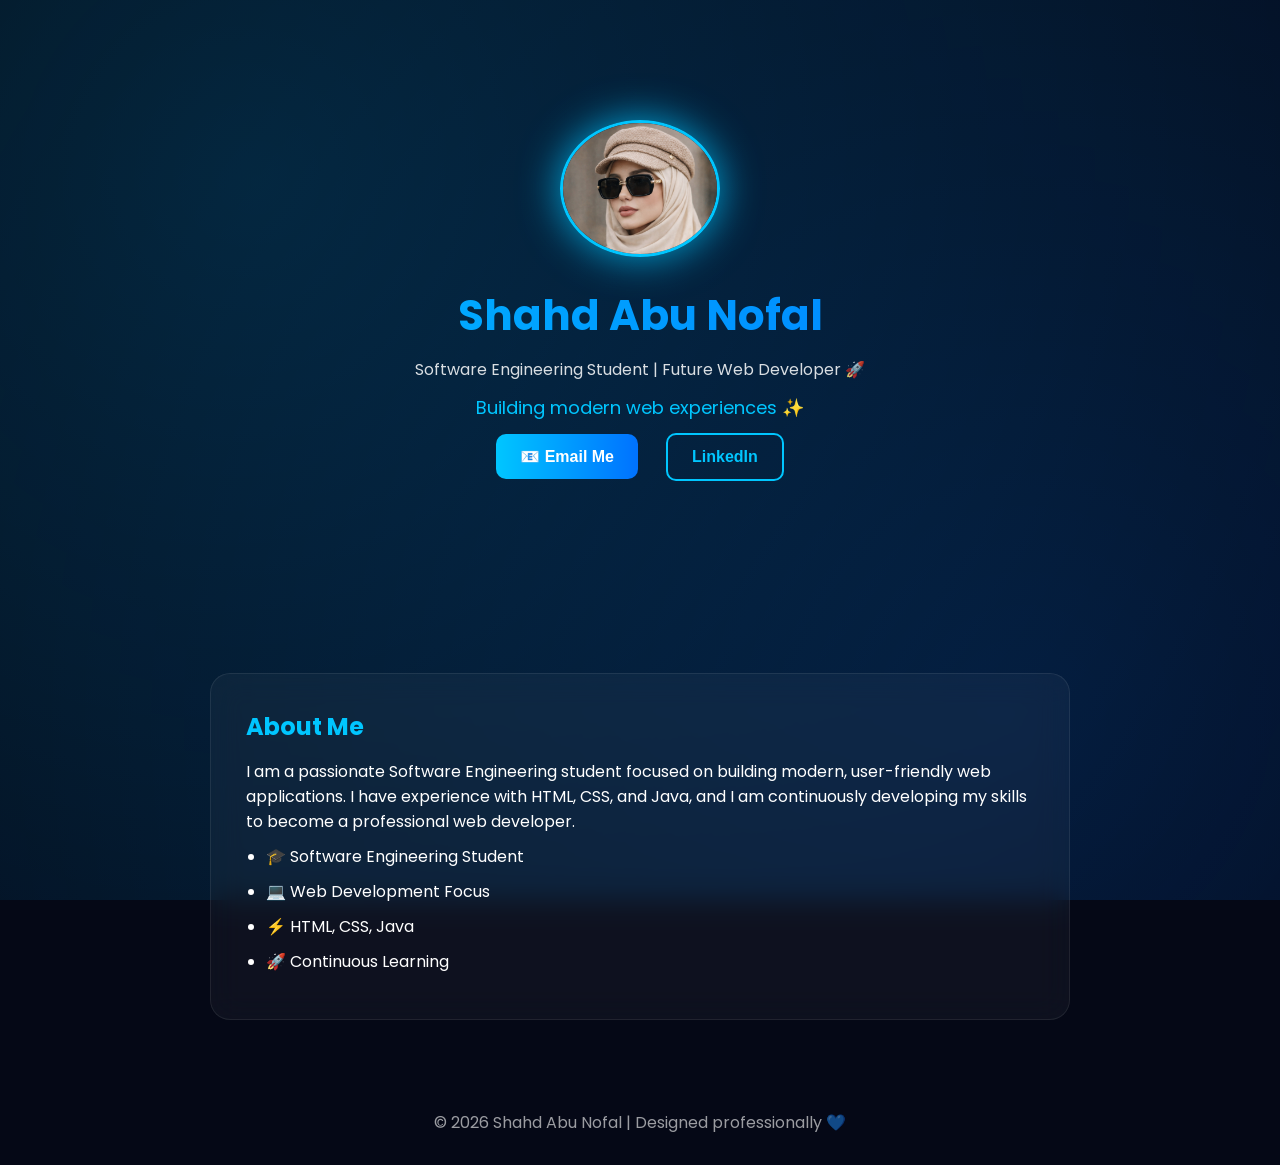
==== commit 1fdfbb14: "feat: upgrade portfolio UI and add modern styling" ====
--- a/index.html
+++ b/index.html
@@ -17,19 +17,20 @@
 
 body {
   font-family:'Poppins', sans-serif;
-  background:#0b0f1a;
+  background:#050816;
   color:white;
   overflow-x:hidden;
 }
 
-/* Animated background */
+/* BACKGROUND GLOW */
 body::before {
   content:"";
   position:fixed;
   width:100%;
   height:100%;
-  background: radial-gradient(circle at 20% 20%, rgba(0,198,255,0.2), transparent),
-              radial-gradient(circle at 80% 80%, rgba(0,114,255,0.2), transparent);
+  background:
+    radial-gradient(circle at 20% 20%, rgba(0,198,255,0.15), transparent),
+    radial-gradient(circle at 80% 80%, rgba(0,114,255,0.15), transparent);
   z-index:-1;
 }
 
@@ -40,18 +41,19 @@
 }
 
 .profile-img {
-  width:150px;
+  width:160px;
   border-radius:50%;
   border:3px solid #00c6ff;
-  box-shadow:0 0 30px rgba(0,198,255,0.7);
+  box-shadow:0 0 40px rgba(0,198,255,0.8);
   margin-bottom:20px;
-  transition:0.3s;
+  transition:0.4s;
 }
 
 .profile-img:hover {
-  transform:scale(1.05);
-}
-
+  transform:scale(1.08);
+}
+
+/* NAME */
 h1 {
   font-size:42px;
   background:linear-gradient(90deg,#00c6ff,#0072ff);
@@ -59,29 +61,34 @@
   -webkit-text-fill-color:transparent;
 }
 
+/* SUBTITLE */
 .subtitle {
-  opacity:0.8;
-}
-
+  opacity:0.85;
+  margin-top:10px;
+  font-size:16px;
+}
+
+/* TYPING */
 #typing {
-  margin-top:10px;
+  margin-top:12px;
   color:#00c6ff;
+  font-size:18px;
 }
 
 /* BUTTONS */
 .buttons a {
   display:inline-block;
-  margin:10px;
-  padding:12px 22px;
-  border-radius:8px;
+  margin:12px;
+  padding:13px 24px;
+  border-radius:10px;
   text-decoration:none;
-  font-weight:bold;
+  font-weight:600;
   transition:0.3s;
 }
 
 .btn-main {
-  background:#00c6ff;
-  color:black;
+  background:linear-gradient(90deg,#00c6ff,#0072ff);
+  color:white;
 }
 
 .btn-outline {
@@ -90,47 +97,56 @@
 }
 
 .buttons a:hover {
-  transform:translateY(-3px);
-}
-
-/* NAV */
-nav {
-  position:sticky;
-  top:0;
-  background:rgba(0,0,0,0.6);
-  backdrop-filter:blur(10px);
-  padding:12px;
-  text-align:center;
-}
-
-nav a {
-  margin:0 15px;
-  text-decoration:none;
-  color:white;
-}
-
-nav a:hover {
-  color:#00c6ff;
-}
-
-/* SECTIONS */
+  transform:translateY(-4px);
+  box-shadow:0 0 15px rgba(0,198,255,0.5);
+}
+
+/* CONTAINER */
 .container {
-  max-width:1100px;
+  max-width:900px;
   margin:auto;
   padding:20px;
 }
 
+/* SECTION */
 section {
   margin:40px 0;
+  padding:35px;
+  border-radius:20px;
+  background:rgba(255,255,255,0.04);
+  backdrop-filter:blur(15px);
+  border:1px solid rgba(255,255,255,0.08);
+  transition:0.3s;
+}
+
+section:hover {
+  transform:translateY(-5px);
+  box-shadow:0 0 30px rgba(0,198,255,0.2);
+}
+
+h2 {
+  color:#00c6ff;
+  margin-bottom:15px;
+}
+
+/* LIST */
+ul {
+  margin-top:10px;
+  padding-left:20px;
+}
+
+li {
+  margin-bottom:10px;
+}
+
+/* FOOTER */
+footer {
+  text-align:center;
   padding:30px;
-  border-radius:20px;
-  background:rgba(255,255,255,0.05);
-  backdrop-filter:blur(12px);
-  border:1px solid rgba(255,255,255,0.1);
-  transition:0.3s;
-}
-
-/* Animation reveal */
+  opacity:0.6;
+}
+
+/* ANIMATION */
 .hidden {
   opacity:0;
   transform:translateY(40px);
@@ -142,53 +158,6 @@
   transform:translateY(0);
 }
 
-section:hover {
-  transform:translateY(-5px);
-  box-shadow:0 0 25px rgba(0,198,255,0.2);
-}
-
-h2 {
-  color:#00c6ff;
-}
-
-/* SKILLS */
-.bar {
-  background:#1e293b;
-  border-radius:10px;
-}
-
-.fill {
-  height:10px;
-  background:#00c6ff;
-  border-radius:10px;
-}
-
-/* PROJECTS */
-.projects {
-  display:grid;
-  grid-template-columns:repeat(auto-fit,minmax(260px,1fr));
-  gap:20px;
-}
-
-.card {
-  padding:20px;
-  border-radius:15px;
-  background:#111827;
-  transition:0.3s;
-}
-
-.card:hover {
-  transform:scale(1.05);
-  box-shadow:0 0 20px rgba(0,198,255,0.4);
-}
-
-/* FOOTER */
-footer {
-  text-align:center;
-  padding:30px;
-  opacity:0.7;
-}
-
 /* MOBILE */
 @media(max-width:768px){
   h1 {font-size:30px;}
@@ -199,93 +168,75 @@
 <body>
 
 <header>
-  <img src="Screenshot_20260404-124831_Gallery.jpg" class="profile-img">
-  <h1>Shahd Abu Nofal</h1>
-  <p class="subtitle">Software Engineering Student</p>
-  <p id="typing"></p>
-
-  <div class="buttons">
-    <a href="#projects" class="btn-main">View My Work</a>
-    <a href="https://www.linkedin.com/in/shahd-abu-nofal-3008a83a9" class="btn-outline">LinkedIn</a>
-  </div>
+
+<img src="Screenshot_20260404-124831_Gallery.jpg" class="profile-img">
+
+<h1>Shahd Abu Nofal</h1>
+
+<p class="subtitle">
+Software Engineering Student | Future Web Developer 🚀
+</p>
+
+<p id="typing"></p>
+
+<div class="buttons">
+<a href="mailto:Shahedabunofal@gmail.com" class="btn-main">📧 Email Me</a>
+<a href="https://www.linkedin.com/in/shahd-abu-nofal-3008a83a9" class="btn-outline">LinkedIn</a>
+</div>
+
 </header>
 
-<nav>
-  <a href="#about">About</a>
-  <a href="#skills">Skills</a>
-  <a href="#projects">Projects</a>
-  <a href="#contact">Contact</a>
-</nav>
-
 <div class="container">
 
-<section id="about" class="hidden">
+<section class="hidden">
 <h2>About Me</h2>
-<p>I am passionate about building modern web applications and continuously improving my skills.</p>
+
+<p>
+I am a passionate Software Engineering student focused on building modern, user-friendly web applications. 
+I have experience with HTML, CSS, and Java, and I am continuously developing my skills to become a professional web developer.
+</p>
+
+<ul>
+<li>🎓 Software Engineering Student</li>
+<li>💻 Web Development Focus</li>
+<li>⚡ HTML, CSS, Java</li>
+<li>🚀 Continuous Learning</li>
+</ul>
+
 </section>
 
-<section id="skills" class="hidden">
-<h2>Skills</h2>
-
-<p>HTML</p>
-<div class="bar"><div class="fill" style="width:90%"></div></div>
-
-<p>CSS</p>
-<div class="bar"><div class="fill" style="width:85%"></div></div>
-
-</section>
-
-<section id="projects" class="hidden">
-<h2>Projects</h2>
-
-<div class="projects">
-<div class="card">
-<h3>Portfolio</h3>
-<p>Modern responsive website</p>
 </div>
 
-<div class="card">
-<h3>Landing Page</h3>
-<p>Clean UI design</p>
-</div>
-</div>
-
-</section>
-
-<section id="contact" class="hidden">
-<h2>Contact</h2>
-<a href="mailto:Shahedabunofal@gmail.com">Email</a><br>
-<a href="https://www.linkedin.com/in/shahd-abu-nofal-3008a83a9">LinkedIn</a>
-</section>
-
-</div>
-
 <footer>
-<p>© 2026 Shahd Abu Nofal</p>
+<p>© 2026 Shahd Abu Nofal | Designed professionally 💙</p>
 </footer>
 
 <script>
-/* Scroll reveal */
+
+/* SCROLL ANIMATION */
 const observer = new IntersectionObserver(entries => {
-  entries.forEach(entry => {
-    if(entry.isIntersecting){
-      entry.target.classList.add("show");
-    }
-  });
+entries.forEach(entry => {
+if(entry.isIntersecting){
+entry.target.classList.add("show");
+}
+});
 });
 document.querySelectorAll(".hidden").forEach(el => observer.observe(el));
 
-/* Typing */
-const text = "Future Developer 🚀";
+/* TYPING EFFECT */
+const text = "Building modern web experiences ✨";
 let i=0;
+
 function typing(){
-  if(i<text.length){
-    document.getElementById("typing").innerHTML += text.charAt(i);
-    i++;
-    setTimeout(typing,50);
-  }
-}
+if(i<text.length){
+document.getElementById("typing").innerHTML += text.charAt(i);
+i++;
+setTimeout(typing,50);
+}
+}
+
 typing();
+
 </script>
 
 </body>
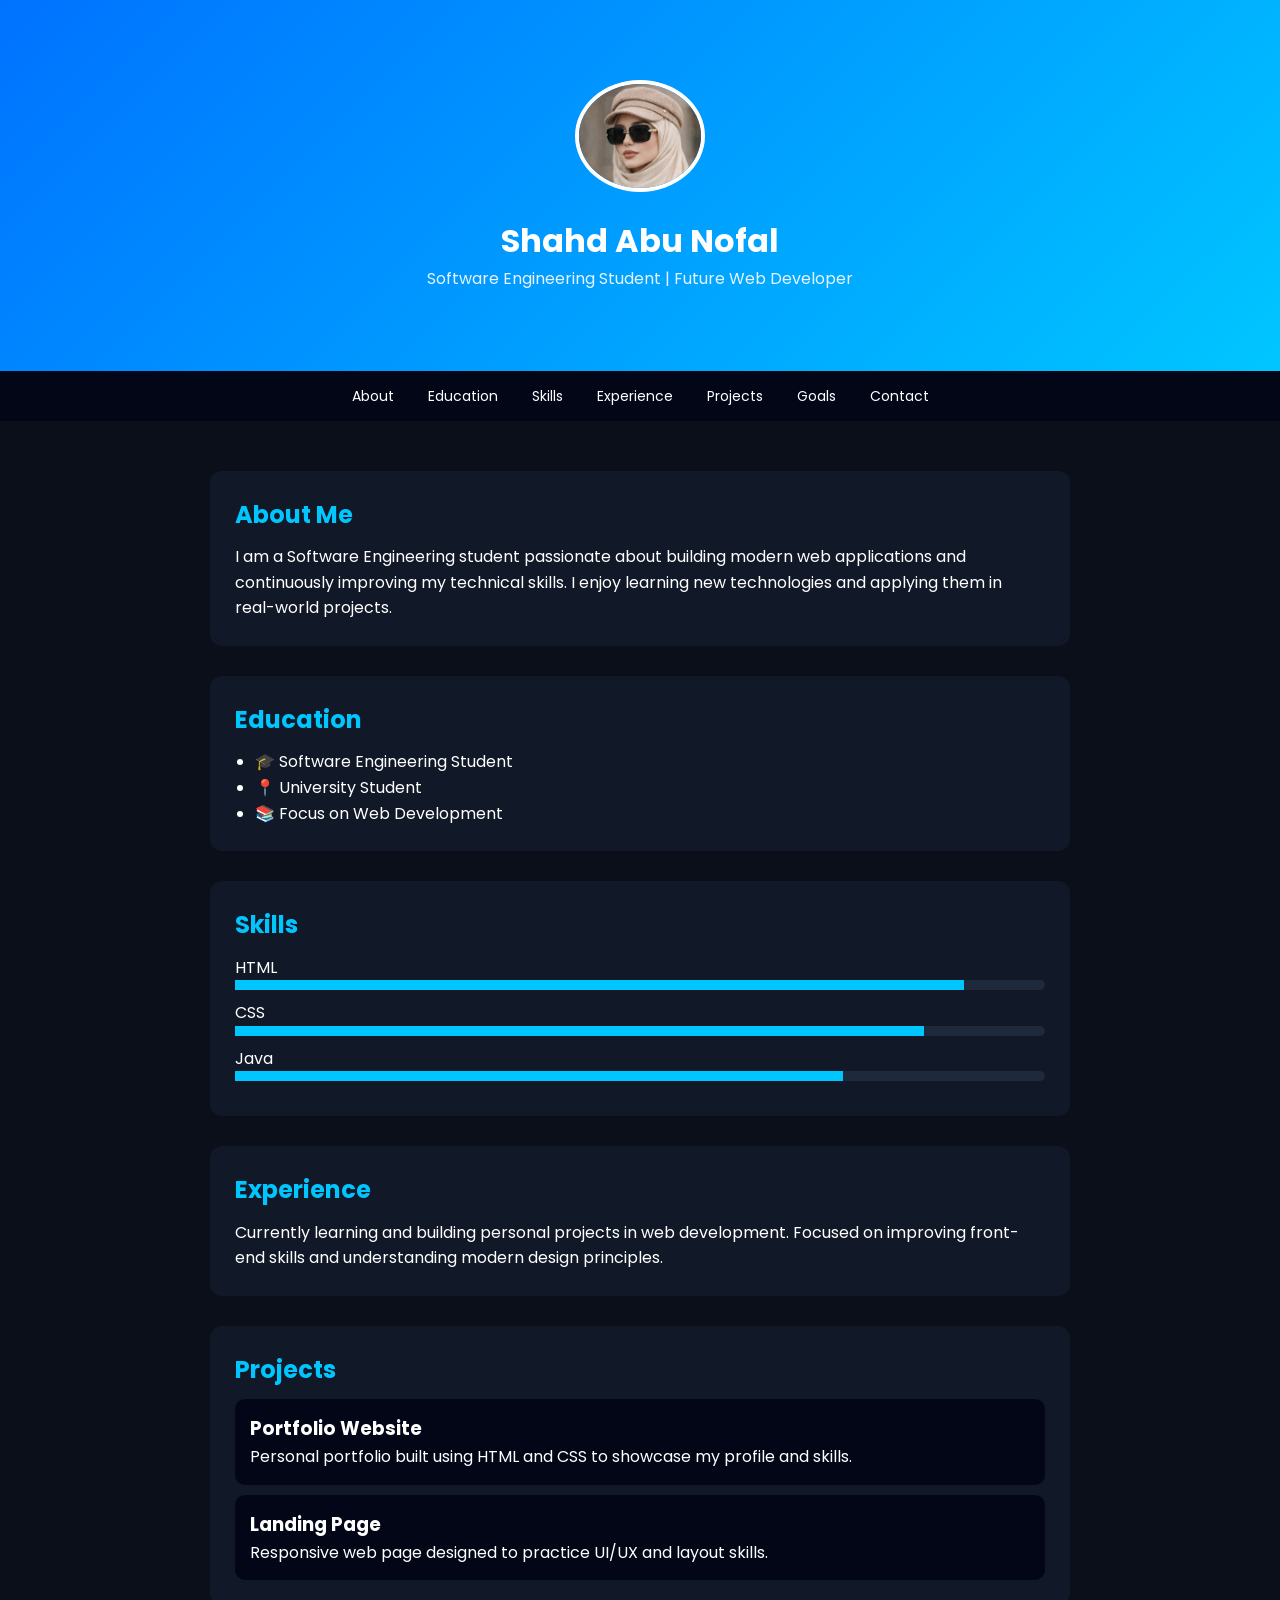
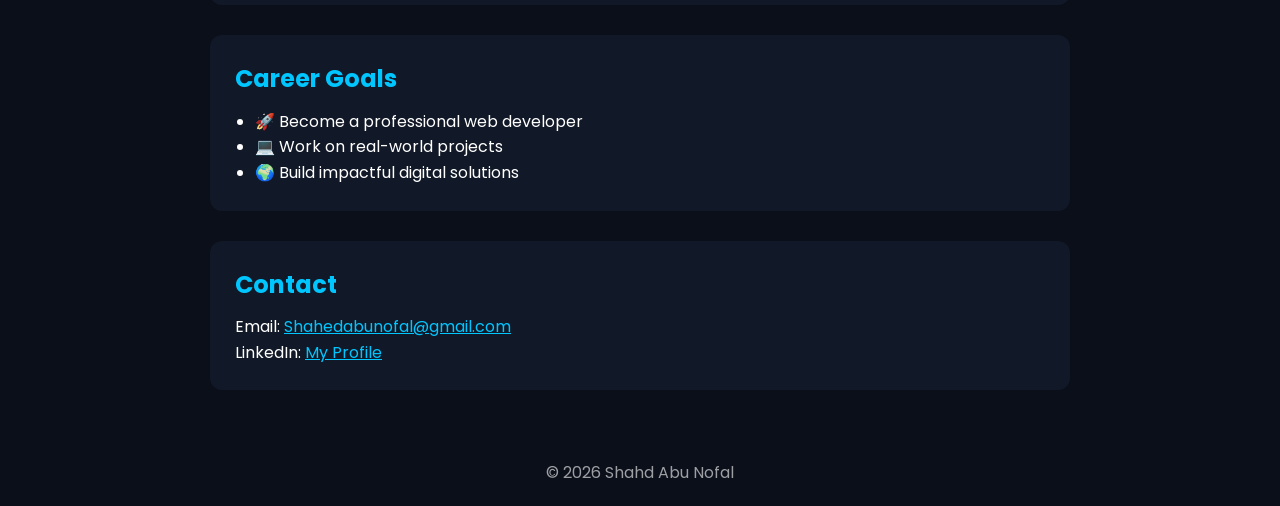
==== commit 9eab01a7: "feat: upgrade portfolio UI and add modern styling" ====
--- a/index.html
+++ b/index.html
@@ -9,96 +9,50 @@
 <link href="https://fonts.googleapis.com/css2?family=Poppins:wght@300;400;600&display=swap" rel="stylesheet">
 
 <style>
-* {
-  margin:0;
-  padding:0;
-  box-sizing:border-box;
-}
+* {margin:0; padding:0; box-sizing:border-box;}
 
 body {
   font-family:'Poppins', sans-serif;
-  background:#050816;
+  background:#0b0f1a;
   color:white;
-  overflow-x:hidden;
-}
-
-/* BACKGROUND GLOW */
-body::before {
-  content:"";
-  position:fixed;
-  width:100%;
-  height:100%;
-  background:
-    radial-gradient(circle at 20% 20%, rgba(0,198,255,0.15), transparent),
-    radial-gradient(circle at 80% 80%, rgba(0,114,255,0.15), transparent);
-  z-index:-1;
+  line-height:1.6;
 }
 
 /* HEADER */
 header {
   text-align:center;
-  padding:120px 20px;
+  padding:80px 20px;
+  background:linear-gradient(135deg,#0072ff,#00c6ff);
 }
 
 .profile-img {
-  width:160px;
+  width:130px;
   border-radius:50%;
-  border:3px solid #00c6ff;
-  box-shadow:0 0 40px rgba(0,198,255,0.8);
-  margin-bottom:20px;
-  transition:0.4s;
-}
-
-.profile-img:hover {
-  transform:scale(1.08);
-}
-
-/* NAME */
+  border:4px solid white;
+  margin-bottom:15px;
+}
+
 h1 {
-  font-size:42px;
-  background:linear-gradient(90deg,#00c6ff,#0072ff);
-  -webkit-background-clip:text;
-  -webkit-text-fill-color:transparent;
-}
-
-/* SUBTITLE */
+  font-size:32px;
+}
+
 .subtitle {
-  opacity:0.85;
-  margin-top:10px;
   font-size:16px;
-}
-
-/* TYPING */
-#typing {
-  margin-top:12px;
-  color:#00c6ff;
-  font-size:18px;
-}
-
-/* BUTTONS */
-.buttons a {
-  display:inline-block;
-  margin:12px;
-  padding:13px 24px;
-  border-radius:10px;
+  opacity:0.9;
+}
+
+/* NAV */
+nav {
+  background:#020617;
+  padding:12px;
+  text-align:center;
+}
+
+nav a {
+  margin:0 15px;
+  color:white;
   text-decoration:none;
-  font-weight:600;
-  transition:0.3s;
-}
-
-.btn-main {
-  background:linear-gradient(90deg,#00c6ff,#0072ff);
-  color:white;
-}
-
-.btn-outline {
-  border:2px solid #00c6ff;
-  color:#00c6ff;
-}
-
-.buttons a:hover {
-  transform:translateY(-4px);
-  box-shadow:0 0 15px rgba(0,198,255,0.5);
+  font-size:14px;
 }
 
 /* CONTAINER */
@@ -110,57 +64,55 @@
 
 /* SECTION */
 section {
-  margin:40px 0;
-  padding:35px;
-  border-radius:20px;
-  background:rgba(255,255,255,0.04);
-  backdrop-filter:blur(15px);
-  border:1px solid rgba(255,255,255,0.08);
-  transition:0.3s;
-}
-
-section:hover {
-  transform:translateY(-5px);
-  box-shadow:0 0 30px rgba(0,198,255,0.2);
+  margin:30px 0;
+  padding:25px;
+  background:#111827;
+  border-radius:12px;
 }
 
 h2 {
   color:#00c6ff;
-  margin-bottom:15px;
+  margin-bottom:10px;
+}
+
+/* SKILLS */
+.skill {
+  margin:10px 0;
+}
+
+.bar {
+  background:#1e293b;
+  border-radius:10px;
+}
+
+.fill {
+  height:10px;
+  background:#00c6ff;
 }
 
 /* LIST */
 ul {
+  padding-left:20px;
+}
+
+/* PROJECT */
+.project {
+  background:#020617;
+  padding:15px;
+  border-radius:10px;
   margin-top:10px;
-  padding-left:20px;
-}
-
-li {
-  margin-bottom:10px;
+}
+
+/* CONTACT */
+a {
+  color:#00c6ff;
 }
 
 /* FOOTER */
 footer {
   text-align:center;
-  padding:30px;
+  padding:20px;
   opacity:0.6;
-}
-
-/* ANIMATION */
-.hidden {
-  opacity:0;
-  transform:translateY(40px);
-  transition:0.6s;
-}
-
-.show {
-  opacity:1;
-  transform:translateY(0);
-}
-
-/* MOBILE */
-@media(max-width:768px){
-  h1 {font-size:30px;}
 }
 </style>
 </head>
@@ -168,76 +120,103 @@
 <body>
 
 <header>
-
-<img src="Screenshot_20260404-124831_Gallery.jpg" class="profile-img">
-
-<h1>Shahd Abu Nofal</h1>
-
-<p class="subtitle">
-Software Engineering Student | Future Web Developer 🚀
+  <img src="Screenshot_20260404-124831_Gallery.jpg" class="profile-img">
+  <h1>Shahd Abu Nofal</h1>
+  <p class="subtitle">Software Engineering Student | Future Web Developer</p>
+</header>
+
+<nav>
+  <a href="#about">About</a>
+  <a href="#education">Education</a>
+  <a href="#skills">Skills</a>
+  <a href="#experience">Experience</a>
+  <a href="#projects">Projects</a>
+  <a href="#goals">Goals</a>
+  <a href="#contact">Contact</a>
+</nav>
+
+<div class="container">
+
+<section id="about">
+<h2>About Me</h2>
+<p>
+I am a Software Engineering student passionate about building modern web applications and continuously improving my technical skills. I enjoy learning new technologies and applying them in real-world projects.
 </p>
-
-<p id="typing"></p>
-
-<div class="buttons">
-<a href="mailto:Shahedabunofal@gmail.com" class="btn-main">📧 Email Me</a>
-<a href="https://www.linkedin.com/in/shahd-abu-nofal-3008a83a9" class="btn-outline">LinkedIn</a>
-</div>
-
-</header>
-
-<div class="container">
-
-<section class="hidden">
-<h2>About Me</h2>
-
-<p>
-I am a passionate Software Engineering student focused on building modern, user-friendly web applications. 
-I have experience with HTML, CSS, and Java, and I am continuously developing my skills to become a professional web developer.
-</p>
-
+</section>
+
+<section id="education">
+<h2>Education</h2>
 <ul>
 <li>🎓 Software Engineering Student</li>
-<li>💻 Web Development Focus</li>
-<li>⚡ HTML, CSS, Java</li>
-<li>🚀 Continuous Learning</li>
+<li>📍 University Student</li>
+<li>📚 Focus on Web Development</li>
 </ul>
+</section>
+
+<section id="skills">
+<h2>Skills</h2>
+
+<div class="skill">
+<p>HTML</p>
+<div class="bar"><div class="fill" style="width:90%"></div></div>
+</div>
+
+<div class="skill">
+<p>CSS</p>
+<div class="bar"><div class="fill" style="width:85%"></div></div>
+</div>
+
+<div class="skill">
+<p>Java</p>
+<div class="bar"><div class="fill" style="width:75%"></div></div>
+</div>
+
+</section>
+
+<section id="experience">
+<h2>Experience</h2>
+<p>
+Currently learning and building personal projects in web development. Focused on improving front-end skills and understanding modern design principles.
+</p>
+</section>
+
+<section id="projects">
+<h2>Projects</h2>
+
+<div class="project">
+<h3>Portfolio Website</h3>
+<p>Personal portfolio built using HTML and CSS to showcase my profile and skills.</p>
+</div>
+
+<div class="project">
+<h3>Landing Page</h3>
+<p>Responsive web page designed to practice UI/UX and layout skills.</p>
+</div>
+
+</section>
+
+<section id="goals">
+<h2>Career Goals</h2>
+<ul>
+<li>🚀 Become a professional web developer</li>
+<li>💻 Work on real-world projects</li>
+<li>🌍 Build impactful digital solutions</li>
+</ul>
+</section>
+
+<section id="contact">
+<h2>Contact</h2>
+
+<p>Email: <a href="mailto:Shahedabunofal@gmail.com">Shahedabunofal@gmail.com</a></p>
+<p>LinkedIn: <a href="https://www.linkedin.com/in/shahd-abu-nofal-3008a83a9">My Profile</a></p>
 
 </section>
 
 </div>
 
 <footer>
-<p>© 2026 Shahd Abu Nofal | Designed professionally 💙</p>
+<p>© 2026 Shahd Abu Nofal</p>
 </footer>
-
-<script>
-
-/* SCROLL ANIMATION */
-const observer = new IntersectionObserver(entries => {
-entries.forEach(entry => {
-if(entry.isIntersecting){
-entry.target.classList.add("show");
-}
-});
-});
-document.querySelectorAll(".hidden").forEach(el => observer.observe(el));
-
-/* TYPING EFFECT */
-const text = "Building modern web experiences ✨";
-let i=0;
-
-function typing(){
-if(i<text.length){
-document.getElementById("typing").innerHTML += text.charAt(i);
-i++;
-setTimeout(typing,50);
-}
-}
-
-typing();
-
-</script>
 
 </body>
 </html>
